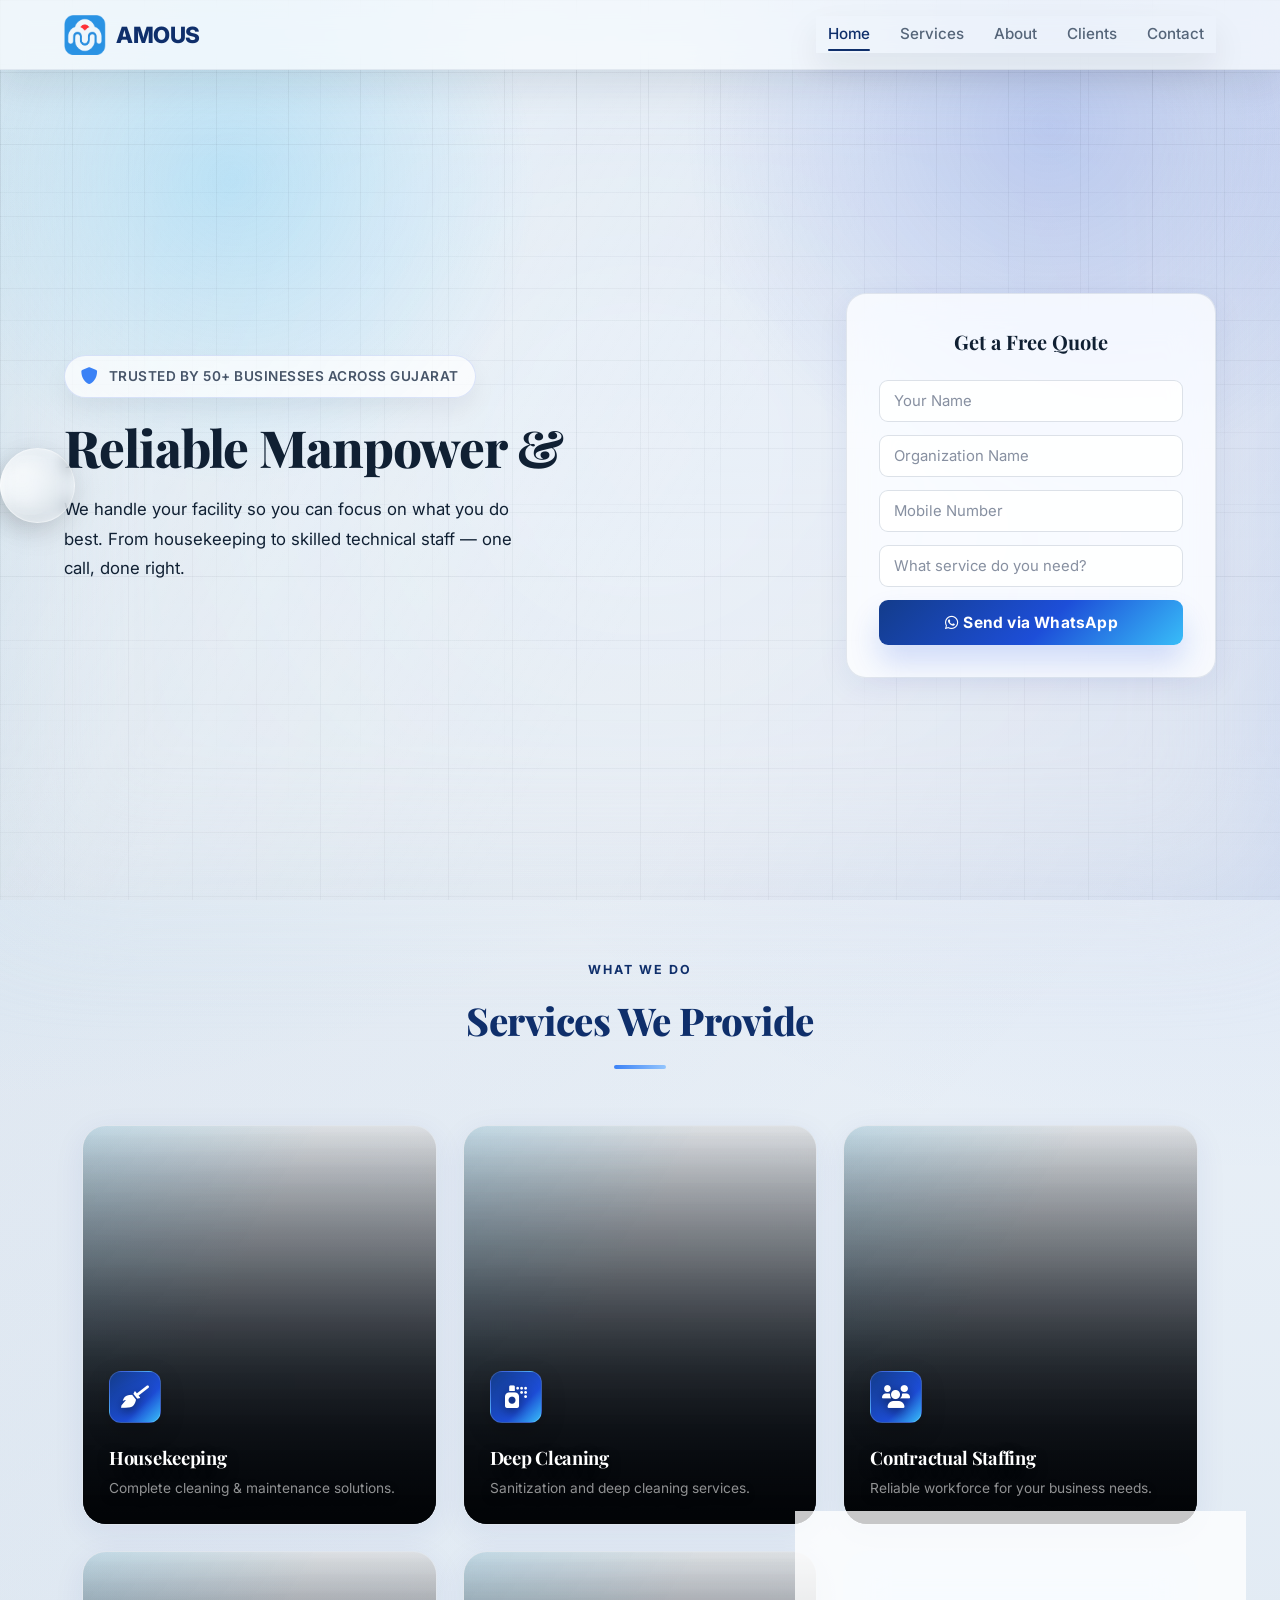
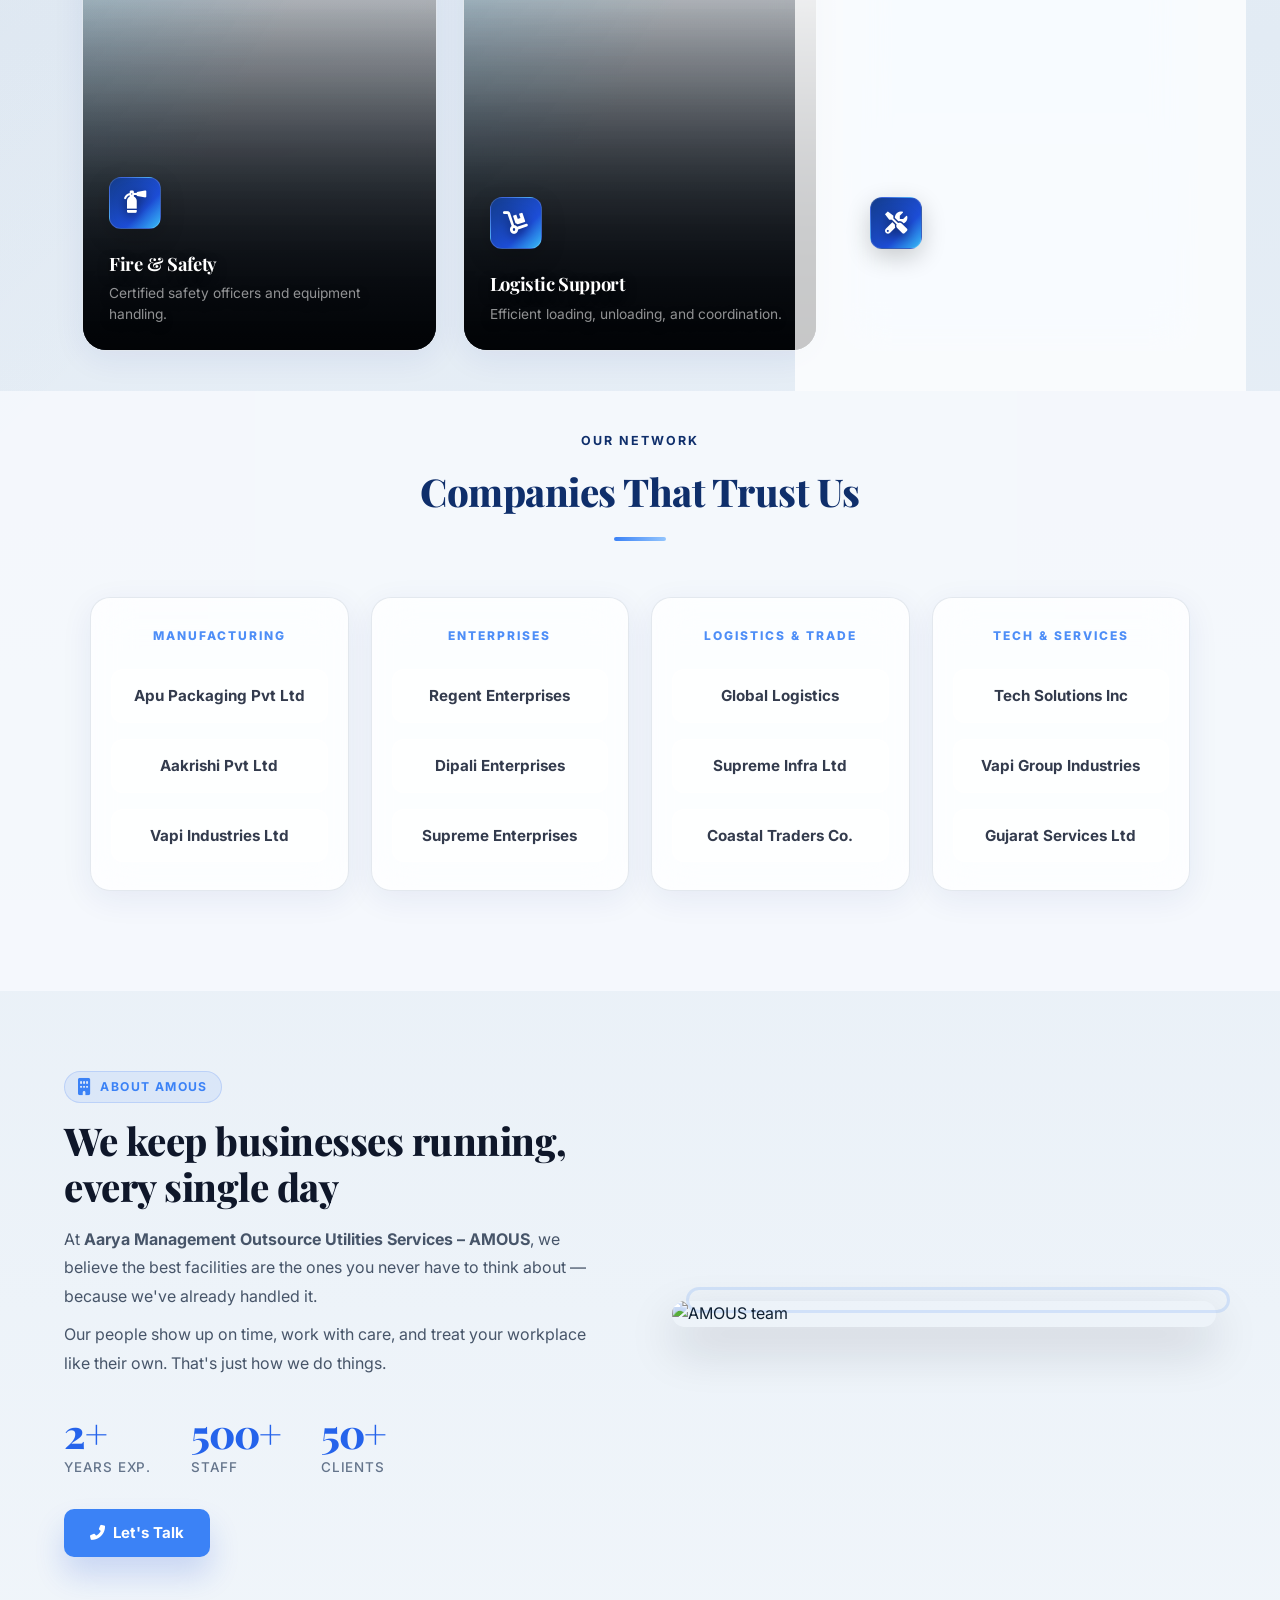
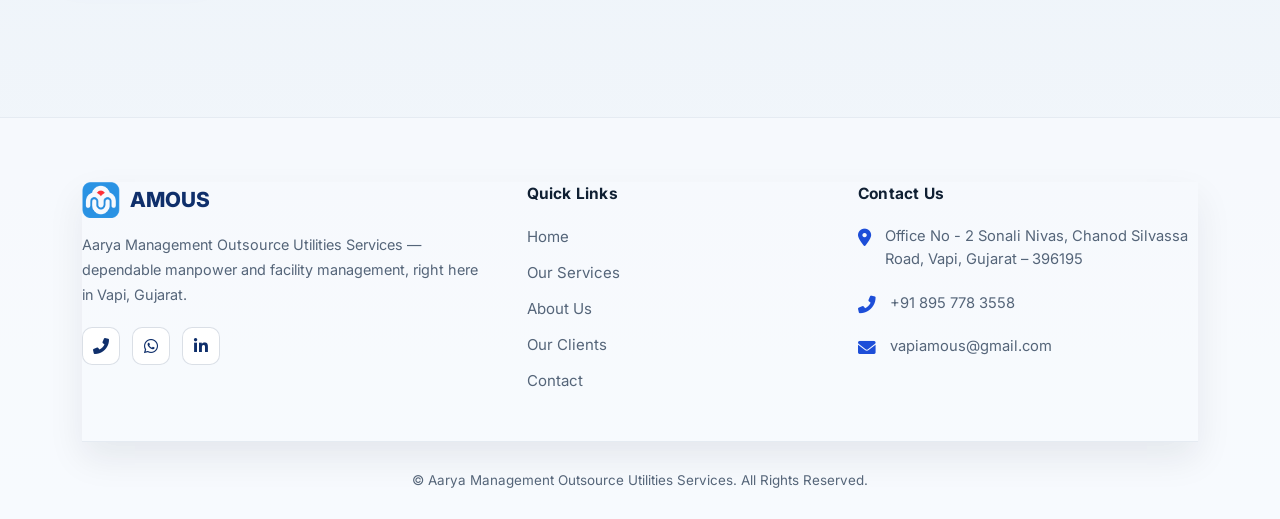
==== frontend/index.html @ ff57b249 "Add project files and ignore sensitive backend env/data/uploads" ====
<!DOCTYPE html>
<html lang="en">

<head>
  <meta charset="UTF-8">
  <title>AMOUS – Best Manpower Supply in Vapi, Gujarat</title>
  <meta name="description"
    content="AMOUS provides professional manpower outsourcing, housekeeping, deep cleaning, facility management and staffing services in Vapi, Gujarat. Trusted for the best manpower supply in Vapi. Call now for a free quotation.">
  <meta name="keywords"
    content="best manpower supply in Vapi, manpower supplier in Vapi, manpower services Vapi, housekeeping services Vapi, facility management Gujarat, staffing services Vapi, cleaning services Vapi, Vabion manpower services, manpower supplier Vabion">
  <meta name="author" content="Aarya Management Outsource Utilities Services">
  <meta name="robots" content="index, follow">
  <meta name="viewport" content="width=device-width, initial-scale=1.0">
  <link rel="canonical" href="https://www.amous.in/">
  <meta property="og:title" content="AMOUS – Best Manpower Supply in Vapi">
  <meta property="og:description"
    content="Professional housekeeping, manpower outsourcing and facility services in Vapi, Gujarat. Trusted for reliable manpower supply.">
  <meta property="og:type" content="website">
  <meta property="og:url" content="https://www.amous.in/">
  <meta property="og:image" content="https://www.amous.in/main/logo.png">
  <meta name="twitter:card" content="summary_large_image">
  <meta name="twitter:title" content="AMOUS – Best Manpower Supply in Vapi">
  <meta name="twitter:description" content="Reliable manpower supply and facility management services in Vapi, Gujarat.">
  <meta name="twitter:image" content="https://www.amous.in/main/logo.png">
  <link rel="icon" href="/favicon.ico" type="image/x-icon">

  <link rel="preconnect" href="https://fonts.googleapis.com">
  <link rel="preconnect" href="https://fonts.gstatic.com" crossorigin>
  <link href="https://fonts.googleapis.com/css2?family=Inter:wght@300;400;500;600;700;800&display=swap"
    rel="stylesheet">
  <link rel="stylesheet" href="https://cdnjs.cloudflare.com/ajax/libs/font-awesome/6.0.0/css/all.min.css">
  <link rel="stylesheet" href="https://cdnjs.cloudflare.com/ajax/libs/aos/2.3.4/aos.css">
  <!-- Shared Stylesheet -->
  <link rel="stylesheet" href="style.css?v=3">

  <style>
    /* bg canvas */
    #hero-canvas {
      position: fixed;
      top: 0;
      left: 0;
      width: 100vw;
      height: 100vh;
      pointer-events: none;
      z-index: -1;
      /* behind everything */
      filter: blur(60px);
      opacity: 0.6;
    }

    /* Full-page dot grid overlay — subtle texture on all sections */
    body::before {
      content: '';
      position: fixed;
      inset: 0;
      background-image: radial-gradient(circle, rgba(0, 0, 0, 0.03) 1px, transparent 1px);
      background-size: 32px 32px;
      pointer-events: none;
      z-index: 0;
    }

    /* hero */
    .hero {
      position: relative;
      min-height: 100vh;
      display: flex;
      align-items: center;
      padding-top: 70px;
      overflow: hidden;
      /* Transparent — canvas shows through */
      background: transparent;
    }

    /* Subtle dot grid overlay */
    .hero-grid-overlay {
      position: absolute;
      inset: 0;
      background-image: radial-gradient(circle, rgba(0, 0, 0, 0.04) 1px, transparent 1px);
      background-size: 32px 32px;
      pointer-events: none;
      z-index: 1;
    }

    /* button ripple */
    /* Applied automatically to .hero-btn, .cta-btn, .footer-socials a, nav links */
    .liq-btn {
      position: relative;
      overflow: hidden;
    }

    .liq-ripple {
      position: absolute;
      border-radius: 50%;
      transform: scale(0);
      background: radial-gradient(circle,
          rgba(255, 255, 255, 0.42) 0%,
          rgba(255, 255, 255, 0.1) 55%,
          transparent 75%);
      pointer-events: none;
      animation: liq-expand 0.7s cubic-bezier(0.2, 0.8, 0.4, 1) forwards;
    }

    @keyframes liq-expand {
      0% {
        transform: scale(0);
        opacity: 1;
      }

      60% {
        opacity: 0.7;
      }

      100% {
        transform: scale(5);
        opacity: 0;
      }
    }

    /* Extra: button itself squishes on click */
    .liq-btn:active {
      transform: scale(0.97);
      transition: transform 0.08s ease;
    }

    /* no custom cursor */

    /* floating liquid glass bubbles */
    .physics-orb {
      position: absolute;
      border-radius: 50%;
      pointer-events: none;
      z-index: 3;
      will-change: left, top;
      user-select: none;
      background: radial-gradient(circle at 30% 30%, rgba(255, 255, 255, 0.4), rgba(255, 255, 255, 0.02));
      backdrop-filter: blur(8px);
      -webkit-backdrop-filter: blur(8px);
      border: 1px solid rgba(255, 255, 255, 0.5);
      box-shadow: inset 0 0 10px rgba(255, 255, 255, 0.4), 0 8px 32px rgba(0, 0, 0, 0.1);
    }

    /* hero content */
    .hero-container {
      position: relative;
      z-index: 2;
      width: 90%;
      max-width: 1200px;
      margin: 0 auto;
      display: flex;
      justify-content: space-between;
      align-items: center;
      flex-wrap: wrap;
      gap: 2rem;
      padding: 40px 0;
    }

    .hero-text {
      flex: 1;
      min-width: 300px;
      color: #0f172a;
    }

    .hero-badge {
      display: inline-flex;
      align-items: center;
      gap: 10px;
      color: #475569;
      font-size: 0.85rem;
      font-weight: 600;
      margin-bottom: 20px;
      letter-spacing: 0.5px;
      text-transform: uppercase;
    }



    .hero-text h1 {
      font-size: clamp(2rem, 4vw, 3.2rem);
      font-weight: 800;
      line-height: 1.15;
      letter-spacing: -1px;
      margin-bottom: 18px;
      color: #0f172a;
    }

    .hero-text p {
      font-size: 1.05rem;
      color: #475569;
      margin-bottom: 32px;
      max-width: 480px;
      line-height: 1.75;
    }

    .txt-type>.txt {
      color: #2563eb;
      border-right: .18rem solid #2563eb;
      padding-right: 4px;
      animation: blink .7s step-end infinite;
    }

    @keyframes blink {

      0%,
      100% {
        border-color: transparent
      }

      50% {
        border-color: #2563eb
      }
    }

    .hero-form-wrapper {
      flex: 0 0 370px;
      background: rgba(255, 255, 255, 0.45);
      backdrop-filter: blur(16px);
      -webkit-backdrop-filter: blur(16px);
      padding: 32px;
      border-radius: 20px;
      box-shadow: 0 32px 64px rgba(0, 0, 0, 0.08), 0 0 0 1.5px rgba(255, 255, 255, 0.6) inset;
      opacity: 0;
      transform: translateY(24px);
      animation: formRise 1s ease-out forwards 0.5s;
    }

    @keyframes formRise {
      to {
        opacity: 1;
        transform: translateY(0);
      }
    }

    .hero-form-wrapper h3 {
      text-align: center;
      margin-bottom: 22px;
      color: #0f172a;
      font-size: 1.25rem;
      font-weight: 700;
    }

    .input-group {
      margin-bottom: 13px;
    }

    .input-group input {
      width: 100%;
      padding: 11px 14px;
      border: 1.5px solid rgba(255, 255, 255, 0.8);
      border-radius: 9px;
      background: rgba(255, 255, 255, 0.65);
      color: #0f172a;
      font-family: 'Inter', sans-serif;
      font-size: .93rem;
      outline: none;
      transition: border-color .25s, box-shadow .25s, background .25s;
    }

    .input-group input:focus {
      border-color: #3b82f6;
      box-shadow: 0 0 0 3px rgba(59, 130, 246, 0.15);
      background: rgba(255, 255, 255, 0.95);
    }

    .input-group input::placeholder {
      color: hsl(220, 12%, 58%);
    }

    .hero-btn {
      width: 100%;
      padding: 13px;
      background: #3b82f6;
      color: white;
      border: none;
      border-radius: 9px;
      font-weight: 700;
      font-size: .97rem;
      font-family: 'Inter', sans-serif;
      cursor: pointer;
      display: flex;
      justify-content: center;
      align-items: center;
      gap: 8px;
      transition: background .25s, transform .2s, box-shadow .25s;
    }

    .hero-btn:hover {
      background: #2563eb;
      transform: translateY(-2px);
      box-shadow: 0 8px 24px hsla(221, 91%, 50%, .4);
    }

    /* services */
    #services {
      padding: 60px 20px 40px;
      /* Adjusted padding */
      position: relative;
      background: transparent;
      z-index: 2;
    }

    .services-head {
      margin-bottom: 56px;
    }

    .section-divider {
      width: 52px;
      height: 4px;
      background: linear-gradient(90deg, #3b82f6, #93c5fd);
      border-radius: 99px;
      margin: 10px auto 0;
    }

    .grid {
      display: grid;
      grid-template-columns: repeat(3, 1fr);
      gap: 26px;
      width: 90%;
      max-width: 1200px;
      margin: 0 auto;
    }

    .service-card {
      background: #fff;
      border-radius: 16px;
      box-shadow: 0 2px 8px hsla(222, 47%, 11%, .07);
      height: 400px;
      position: relative;
      overflow: hidden;
      cursor: pointer;
      border: 1px solid hsla(222, 20%, 90%, .8);
      transition: transform .3s cubic-bezier(.4, 0, .2, 1), box-shadow .3s ease;
    }

    .service-card:hover {
      transform: translateY(-8px);
      box-shadow: 0 20px 48px hsla(222, 47%, 11%, .18);
    }

    .card-bg {
      position: absolute;
      inset: 0;
      background-size: cover;
      background-position: center;
      transition: transform .6s cubic-bezier(.4, 0, .2, 1);
      z-index: 0;
    }

    .service-card:hover .card-bg {
      transform: scale(1.06);
    }

    .card-face {
      position: absolute;
      inset: 0;
      display: flex;
      flex-direction: column;
      justify-content: flex-end;
      align-items: flex-start;
      text-align: left;
      padding: 26px;
      color: white;
      z-index: 2;
    }

    .card-face::after {
      content: '';
      position: absolute;
      inset: 0;
      z-index: -1;
      background: linear-gradient(to top, rgba(0, 0, 0, .82) 0%, rgba(0, 0, 0, .35) 50%, rgba(0, 0, 0, .04) 100%);
    }

    .icon-ring {
      width: 46px;
      height: 46px;
      border-radius: 12px;
      background: hsla(0, 0%, 100%, .16);
      border: 1px solid hsla(0, 0%, 100%, .28);
      display: flex;
      align-items: center;
      justify-content: center;
      margin-bottom: 10px;
      font-size: 1.2rem;
      backdrop-filter: blur(4px);
      transition: background .25s, transform .25s;
    }

    .service-card:hover .icon-ring {
      background: #3b82f6;
      transform: scale(1.1);
    }

    .card-face h3 {
      font-size: 1.15rem;
      font-weight: 700;
      margin: 0 0 5px;
    }

    .card-face p {
      font-size: .86rem;
      opacity: .8;
      margin: 0;
    }

    .card-details {
      position: absolute;
      bottom: -100%;
      left: 0;
      width: 100%;
      height: 50%;
      background: #fff;
      z-index: 5;
      padding: 22px 26px;
      display: flex;
      flex-direction: column;
      justify-content: center;
      transition: bottom .42s cubic-bezier(.4, 0, .2, 1);
      border-top: 3px solid #3b82f6;
    }

    .service-card:hover .card-details {
      bottom: 0;
    }

    .card-details h4 {
      font-size: .72rem;
      text-transform: uppercase;
      letter-spacing: 1.5px;
      font-weight: 700;
      color: #3b82f6;
      margin: 0 0 10px;
    }

    .card-details li {
      padding: 5px 0;
      font-size: .88rem;
      color: hsl(222, 20%, 30%);
      display: flex;
      align-items: center;
      gap: 9px;
      border-bottom: 1px solid rgba(0, 0, 0, 0.06);
    }

    .card-details li:last-child {
      border-bottom: none;
    }

    .card-details li::before {
      content: "\f058";
      font-family: "Font Awesome 5 Free";
      font-weight: 900;
      color: #3b82f6;
      font-size: .83rem;
      flex-shrink: 0;
    }

    /* clients grid */
    #clients {
      padding: 40px 20px 100px;
      /* Reduced top padding for tighter flow */
      position: relative;
      background: transparent;
      z-index: 2;
    }

    .clients-head {
      margin-bottom: 56px;
    }

    .clients-cols-grid {
      display: grid;
      grid-template-columns: repeat(4, 1fr);
      gap: 22px;
      max-width: 1100px;
      margin: 0 auto;
    }

    .client-col {
      background: rgba(255, 255, 255, 0.4);
      backdrop-filter: blur(16px);
      -webkit-backdrop-filter: blur(16px);
      border-radius: 20px;
      border: 1px solid rgba(255, 255, 255, 0.6);
      padding: 28px 20px;
      display: flex;
      flex-direction: column;
      gap: 16px;
      box-shadow: 0 16px 32px -10px rgba(0, 0, 0, 0.05);
      transition: all 0.4s cubic-bezier(0.4, 0, 0.2, 1);
    }

    .client-col:hover {
      box-shadow: 0 24px 48px -12px rgba(59, 130, 246, 0.15);
      transform: translateY(-6px);
      background: rgba(255, 255, 255, 0.55);
      border-color: #ffffff;
    }

    .client-col-label {
      font-size: .75rem;
      font-weight: 800;
      letter-spacing: 2px;
      text-transform: uppercase;
      color: #3b82f6;
      margin-bottom: 8px;
      text-align: center;
      opacity: 0.9;
    }

    .client-entry {
      display: flex;
      align-items: center;
      justify-content: center;
      gap: 12px;
      padding: 16px 14px;
      background: rgba(255, 255, 255, 0.6);
      border-radius: 12px;
      border: 1px solid rgba(255, 255, 255, 0.9);
      transition: all 0.3s ease;
      cursor: default;
    }

    .client-entry:hover {
      background: #ffffff;
      border-color: #93c5fd;
      transform: scale(1.03);
      box-shadow: 0 8px 20px hsla(221, 91%, 60%, .15);
    }

    .client-logo {
      width: 38px;
      height: 38px;
      border-radius: 10px;
      object-fit: cover;
      background: #e2e8f0;
      box-shadow: 0 6px 14px rgba(15, 23, 42, .08);
      flex: 0 0 auto;
    }

    .client-entry-name {
      font-size: .95rem;
      font-family: 'Inter', sans-serif;
      font-weight: 700;
      color: hsl(222, 20%, 25%);
      text-align: center;
      line-height: 1.3;
    }

    @media (max-width:900px) {
      .clients-cols-grid {
        grid-template-columns: repeat(2, 1fr);
      }
    }

    @media (max-width:520px) {
      .clients-cols-grid {
        grid-template-columns: 1fr;
      }
    }

    /* about */
    .about-section {
      padding: 80px 0 120px;
      position: relative;
      background: transparent;
      z-index: 2;
    }

    .about-container {
      width: 90%;
      max-width: 1200px;
      margin: auto;
      display: flex;
      gap: 64px;
      align-items: center;
    }

    .about-text {
      flex: 1;
    }

    .about-pill {
      display: inline-flex;
      align-items: center;
      gap: 8px;
      background: hsla(221, 91%, 60%, .09);
      border: 1px solid hsla(221, 91%, 60%, .2);
      color: #3b82f6;
      font-size: .76rem;
      font-weight: 700;
      letter-spacing: 1.4px;
      text-transform: uppercase;
      padding: 5px 13px;
      border-radius: 99px;
      margin-bottom: 14px;
    }

    .about-text h2 {
      font-size: clamp(1.8rem, 3vw, 2.5rem);
      font-weight: 800;
      line-height: 1.2;
      letter-spacing: -.5px;
      color: #0f172a;
      margin-bottom: 16px;
    }

    .about-text p {
      color: #475569;
      font-size: 1rem;
      line-height: 1.78;
      margin-bottom: 10px;
    }

    .stats-grid {
      display: flex;
      gap: 40px;
      margin-top: 36px;
      flex-wrap: wrap;
    }

    .stat-item h3 {
      font-size: 2.5rem;
      font-weight: 800;
      color: #2563eb;
      line-height: 1;
      letter-spacing: -1px;
      margin: 0;
    }

    .stat-item span {
      font-size: .84rem;
      color: #64748b;
      font-weight: 500;
      text-transform: uppercase;
      letter-spacing: .8px;
    }

    .cta-btn {
      display: inline-flex;
      align-items: center;
      gap: 8px;
      margin-top: 30px;
      padding: 12px 26px;
      background: #3b82f6;
      color: white;
      border-radius: 10px;
      font-weight: 700;
      font-size: .94rem;
      font-family: 'Inter', sans-serif;
      transition: background .25s, transform .2s, box-shadow .25s;
      text-decoration: none;
    }

    .cta-btn:hover {
      background: #2563eb;
      transform: translateY(-2px);
      box-shadow: 0 8px 24px hsla(221, 91%, 50%, .35);
    }

    .about-image-card {
      flex: 1;
      position: relative;
    }

    .about-image-card::before {
      content: '';
      position: absolute;
      top: -14px;
      right: -14px;
      width: 100%;
      height: 100%;
      border: 3px solid #3b82f6;
      border-radius: 16px;
      opacity: .15;
      z-index: 0;
    }

    .about-image-card img {
      width: 100%;
      border-radius: 16px;
      box-shadow: 0 20px 48px hsla(222, 47%, 11%, .18);
      position: relative;
      z-index: 1;
      transition: transform .3s ease;
    }

    .about-image-card img:hover {
      transform: scale(1.015);
    }

    /* ── RESPONSIVE ────────────────────────────────── */
    @media (max-width:1024px) {
      .grid {
        grid-template-columns: repeat(2, 1fr);
      }

      .footer-inner {
        grid-template-columns: 1fr 1fr;
      }
    }

    @media (max-width:768px) {
      .hero {
        cursor: auto;
      }

      .cursor-ring,
      .cursor-dot {
        display: none !important;
      }

      .hero-container {
        flex-direction: column;
        text-align: center;
        padding: 30px 0 50px;
      }

      .hero-text p {
        max-width: 100%;
      }

      .hero-form-wrapper {
        width: 100%;
        flex: 0 0 auto;
      }

      .hero-badge {
        justify-content: center;
      }

      .about-container {
        flex-direction: column;
        gap: 40px;
      }

      .about-image-card::before {
        display: none;
      }

      .stats-grid {
        justify-content: center;
        gap: 24px;
      }

      .grid {
        grid-template-columns: 1fr;
        width: 90%;
      }

      .footer-inner {
        grid-template-columns: 1fr;
        gap: 32px;
      }
    }

    @media (max-width:480px) {
      .hero-text h1 {
        font-size: 1.8rem;
      }

      .service-card {
        height: 360px;
      }
    }
  </style>
  <style>
    :root {
      --bg: #eef3f8;
      --surface: rgba(255, 255, 255, 0.86);
      --surface-2: #dbe5f0;
      --white: #ffffff;
      --text: #102033;
      --text-muted: #556579;
      --blue: #1d4ed8;
      --blue-light: #38bdf8;
      --blue-dark: #0f2f6b;
      --border: rgba(148, 163, 184, 0.22);
      --radius: 22px;
      --radius-sm: 12px;
      --shadow-sm: 0 16px 34px rgba(15, 23, 42, 0.08);
      --shadow-md: 0 24px 48px rgba(15, 23, 42, 0.12);
      --shadow-lg: 0 36px 72px rgba(15, 23, 42, 0.16);
      --transition: 0.28s ease;
    }

    body {
      background:
        radial-gradient(circle at top left, rgba(56, 189, 248, 0.22), transparent 28%),
        radial-gradient(circle at top right, rgba(29, 78, 216, 0.18), transparent 30%),
        linear-gradient(135deg, rgba(15, 47, 107, 0.07) 0%, transparent 42%),
        linear-gradient(180deg, #f2f6fb 0%, #e2ebf4 44%, #f4f8fc 100%);
      color: var(--text);
    }

    body::before {
      background-image:
        linear-gradient(rgba(15, 23, 42, 0.075) 1px, transparent 1px),
        linear-gradient(90deg, rgba(15, 23, 42, 0.075) 1px, transparent 1px);
      background-size: 64px 64px;
      opacity: 0.5;
    }

    #hero-canvas {
      filter: blur(64px);
      opacity: 0.65;
    }

    .hero-grid-overlay {
      background-image:
        linear-gradient(rgba(15, 23, 42, 0.07) 1px, transparent 1px),
        linear-gradient(90deg, rgba(15, 23, 42, 0.07) 1px, transparent 1px);
      background-size: 72px 72px;
      mask-image: linear-gradient(180deg, rgba(0, 0, 0, 0.85), transparent 92%);
    }

    .hero::before {
      content: '';
      position: absolute;
      inset: 0;
      background:
        radial-gradient(circle at 18% 20%, rgba(56, 189, 248, 0.24), transparent 24%),
        radial-gradient(circle at 82% 14%, rgba(29, 78, 216, 0.2), transparent 28%),
        linear-gradient(120deg, rgba(255, 255, 255, 0.28) 0%, transparent 55%);
      pointer-events: none;
      z-index: 0;
    }

    .hero-text,
    .hero-text h1,
    .hero-text p,
    .hero-form-wrapper h3 {
      color: var(--text);
    }

    .hero-badge {
      background: rgba(255, 255, 255, 0.72);
      border: 1px solid rgba(29, 78, 216, 0.14);
      border-radius: 999px;
      padding: 10px 16px;
      box-shadow: 0 12px 24px rgba(15, 23, 42, 0.06);
    }

    .hero-form-wrapper {
      position: relative;
      background: linear-gradient(180deg, rgba(255, 255, 255, 0.94) 0%, rgba(245, 249, 253, 0.84) 100%);
      border: 1px solid rgba(148, 163, 184, 0.2);
      box-shadow: 0 30px 60px rgba(15, 23, 42, 0.12);
    }

    .hero-form-wrapper::before {
      content: '';
      position: absolute;
      inset: 0;
      border-radius: inherit;
      background: linear-gradient(120deg, transparent 0%, rgba(56, 189, 248, 0.08) 50%, transparent 100%);
      pointer-events: none;
    }

    .input-group input {
      background: rgba(255, 255, 255, 0.88);
      border-color: rgba(148, 163, 184, 0.32);
    }

    .hero-btn {
      background: linear-gradient(135deg, #133c8b 0%, #1d4ed8 55%, #38bdf8 100%);
      box-shadow: 0 18px 30px rgba(29, 78, 216, 0.18);
    }

    .hero-btn:hover {
      background: linear-gradient(135deg, #0f2f6b 0%, #1d4ed8 62%, #67e8f9 100%);
    }

    .service-card {
      border-radius: 24px;
      border: 1px solid rgba(15, 47, 107, 0.08);
      box-shadow: 0 18px 40px rgba(15, 23, 42, 0.12);
    }

    .service-card::after {
      background:
        linear-gradient(180deg, transparent 0%, rgba(7, 17, 31, 0.18) 34%, rgba(7, 17, 31, 0.92) 100%),
        linear-gradient(120deg, rgba(56, 189, 248, 0.16), transparent 42%);
    }

    .card-details {
      background: linear-gradient(180deg, rgba(250, 252, 255, 0.98) 0%, rgba(237, 243, 248, 0.96) 100%);
      border-top: 1px solid rgba(148, 163, 184, 0.2);
    }

    #clients,
    footer {
      background: rgba(248, 251, 254, 0.8);
    }

    @media (max-width: 1024px) {
      .hamburger {
        display: inline-flex !important;
        align-items: center;
        justify-content: center;
        width: 42px;
        height: 42px;
        color: var(--blue-dark);
        flex: 0 0 auto;
      }

      #nav-menu {
        position: absolute;
        top: 70px;
        left: 0;
        right: 0;
        width: 100%;
        background: rgba(255, 255, 255, 0.97);
        backdrop-filter: blur(12px);
        -webkit-backdrop-filter: blur(12px);
        flex-direction: column;
        align-items: center;
        padding: 22px 0;
        gap: 4px;
        box-shadow: var(--shadow-md);
        transform: translateY(-12px);
        opacity: 0;
        visibility: hidden;
        pointer-events: none;
        transition: opacity .25s ease, transform .25s ease, visibility .25s ease;
      }

      #nav-menu.active {
        transform: translateY(0);
        opacity: 1;
        visibility: visible;
        pointer-events: auto;
      }

      .nav-link {
        width: min(88%, 420px);
        text-align: center;
        padding: 11px 16px;
      }

      .hero-badge {
        display: flex;
        width: 100%;
        white-space: normal;
        overflow-wrap: anywhere;
        justify-content: center;
        line-height: 1.35;
        letter-spacing: .08em;
      }
    }

    @media (max-width: 768px) {
      body,
      html {
        width: 100%;
        overflow-x: hidden;
      }

      .nav-container {
        width: min(92%, 100% - 24px);
      }

      .hero {
        min-height: auto;
        overflow: visible;
        padding-top: 88px;
      }

      .hero-container {
        width: min(92%, 100% - 24px);
        gap: 26px;
        padding: 22px 0 44px;
      }

      .hero-text {
        min-width: 0;
        width: 100%;
      }

      .hero-text p {
        font-size: 1rem;
        line-height: 1.65;
      }

      .hero-form-wrapper {
        width: 100%;
        max-width: 430px;
        padding: 26px 20px;
        animation-delay: .25s;
      }

      .physics-orb {
        display: none;
      }

      .service-card {
        width: 100%;
        max-width: 430px;
        margin: 0 auto;
        height: auto;
        min-height: 0;
        cursor: default;
      }

      .card-bg {
        inset: 0 0 auto;
        height: 250px;
      }

      .card-face {
        position: relative;
        inset: auto;
        width: 100%;
        min-height: 250px;
        justify-content: flex-end;
      }

      .card-details {
        position: relative;
        bottom: 0;
        left: auto;
        height: auto;
        min-height: 170px;
        width: 100%;
        padding: 20px;
      }
    }

    @media (max-width: 480px) {
      .logo span {
        font-size: 1.25rem;
      }

      .hero-text h1 {
        font-size: 1.7rem;
        line-height: 1.22;
      }

      .hero-form-wrapper h3 {
        font-size: 1.12rem;
      }
    }
  </style>
</head>

<body>
  <!-- Scroll Progress Bar -->
  <div class="scroll-progress-container">
    <div class="scroll-progress-bar" id="scrollProgress"></div>
  </div>

  <!-- Full-page canvas background (fixed, behind everything) -->
  <canvas id="hero-canvas"></canvas>


  <!-- header -->
  <header id="header">
    <div class="nav-container">
      <a href="#" class="logo">
        <img src="main/logo.png" alt="AMOUS">
        <span>AMOUS</span>
      </a>
      <div class="hamburger" id="hamburger"><i class="fas fa-bars"></i></div>
      <nav id="nav-menu">
        <a href="#home" class="nav-link active-nav">Home</a>
        <a href="#services" class="nav-link">Services</a>
        <a href="about.html" class="nav-link">About</a>
        <a href="#clients" class="nav-link">Clients</a>
        <a href="#contact" class="nav-link">Contact</a>
      </nav>
    </div>
  </header>

  <!-- hero -->
  <section id="home" class="hero">

    <!-- Dot grid overlay -->
    <div class="hero-grid-overlay"></div>

    <!-- floating glass bubbles -->
    <div class="physics-orb" id="orb0" style="width: 60px; height: 60px;"></div>
    <div class="physics-orb" id="orb1" style="width: 45px; height: 45px;"></div>
    <div class="physics-orb" id="orb2" style="width: 75px; height: 75px;"></div>

    <div class="hero-container">
      <div class="hero-text">
        <div class="hero-badge" data-aos="fade-up" data-aos-duration="800">
          <i class="fas fa-shield-alt" style="color:#3b82f6; font-size:1.05rem;"></i>
          Trusted by 50+ businesses across Gujarat
        </div>
        <h1>Reliable Manpower &amp; <br>
          <span class="txt-type" data-wait="3000"
            data-words='["Facility Services", "Housekeeping Experts", "Staffing Solutions"]'></span>
        </h1>
        <p>We handle your facility so you can focus on what you do best. From housekeeping to skilled technical staff —
          one call, done right.</p>
      </div>

      <div class="hero-form-wrapper">
        <h3>Get a Free Quote</h3>
        <form id="heroQuoteForm">
          <div class="input-group"><input id="h-name" type="text" placeholder="Your Name" required></div>
          <div class="input-group"><input id="h-org" type="text" placeholder="Organization Name" required></div>
          <div class="input-group"><input id="h-mobile" type="tel" placeholder="Mobile Number" required></div>
          <div class="input-group"><input id="h-category" type="text" placeholder="What service do you need?"></div>
          <button type="submit" class="hero-btn magnetic"><span class="magnetic-inner"><i class="fab fa-whatsapp"></i> Send via WhatsApp</span></button>
        </form>
      </div>
    </div>
  </section>

  <!-- services -->
  <section id="services">
    <div class="services-head">
      <span class="section-label">What We Do</span>
      <h2 class="section-title">Services We Provide</h2>
      <div class="section-divider"></div>
    </div>

    <div class="grid">
      <div class="service-card" data-aos="fade-up" data-aos-delay="0">
        <div class="card-bg"
          style="background-image:url('https://plus.unsplash.com/premium_photo-1678718606857-d4820cecc9bf?w=700&auto=format&fit=crop&q=70')">
        </div>
        <div class="card-face">
          <div class="icon-ring"><i class="fas fa-broom"></i></div>
          <h3>Housekeeping</h3>
          <p>Complete cleaning &amp; maintenance solutions.</p>
        </div>
        <div class="card-details">
          <h4>Available Roles</h4>
          <ul>
            <li>Housekeeping Support</li>
            <li>Housekeeping Supervisor</li>
            <li>Gardner</li>
          </ul>
        </div>
      </div>
      <div class="service-card" data-aos="fade-up" data-aos-delay="80">
        <div class="card-bg"
          style="background-image:url('https://plus.unsplash.com/premium_photo-1676810460522-bc963e5554d8?w=700&auto=format&fit=crop&q=70')">
        </div>
        <div class="card-face">
          <div class="icon-ring"><i class="fas fa-spray-can"></i></div>
          <h3>Deep Cleaning</h3>
          <p>Sanitization and deep cleaning services.</p>
        </div>
        <div class="card-details">
          <h4>Available Roles</h4>
          <ul>
            <li>Deep Cleaning Specialist</li>
            <li>Sanitization Crew</li>
            <li>Hygiene Experts</li>
          </ul>
        </div>
      </div>
      <div class="service-card" data-aos="fade-up" data-aos-delay="160">
        <div class="card-bg"
          style="background-image:url('https://images.unsplash.com/photo-1641122669951-3e2aff778d3b?w=700&auto=format&fit=crop&q=70')">
        </div>
        <div class="card-face">
          <div class="icon-ring"><i class="fas fa-users"></i></div>
          <h3>Contractual Staffing</h3>
          <p>Reliable workforce for your business needs.</p>
        </div>
        <div class="card-details">
          <h4>Available Roles</h4>
          <ul>
            <li>Office Support</li>
            <li>Helpers</li>
            <li>Company Supervisor</li>
          </ul>
        </div>
      </div>
      <div class="service-card" data-aos="fade-up" data-aos-delay="0">
        <div class="card-bg"
          style="background-image:url('https://images.unsplash.com/photo-1697952433648-d1ad0e6cda00?w=700&auto=format&fit=crop&q=70')">
        </div>
        <div class="card-face">
          <div class="icon-ring"><i class="fas fa-fire-extinguisher"></i></div>
          <h3>Fire &amp; Safety</h3>
          <p>Certified safety officers and equipment handling.</p>
        </div>
        <div class="card-details">
          <h4>Available Roles</h4>
          <ul>
            <li>Safety Officers</li>
            <li>Equipment Handlers</li>
            <li>Safety Supervisors</li>
          </ul>
        </div>
      </div>
      <div class="service-card" data-aos="fade-up" data-aos-delay="80">
        <div class="card-bg"
          style="background-image:url('https://images.unsplash.com/photo-1586528116311-ad8dd3c8310d?q=80&w=700&auto=format&fit=crop')">
        </div>
        <div class="card-face">
          <div class="icon-ring"><i class="fas fa-dolly"></i></div>
          <h3>Logistic Support</h3>
          <p>Efficient loading, unloading, and coordination.</p>
        </div>
        <div class="card-details">
          <h4>Available Roles</h4>
          <ul>
            <li>Drivers</li>
            <li>Loading Staff</li>
            <li>Logistics Coordinator</li>
          </ul>
        </div>
      </div>
      <div class="service-card" data-aos="fade-up" data-aos-delay="160">
        <div class="card-bg"
          style="background-image:url('https://images.unsplash.com/photo-1621905251189-08b45d6a269e?q=80&w=700&auto=format&fit=crop')">
        </div>
        <div class="card-face">
          <div class="icon-ring"><i class="fas fa-tools"></i></div>
          <h3>Technical Staff</h3>
          <p>Electro-mechanical and skilled technicians.</p>
        </div>
        <div class="card-details">
          <h4>Available Roles</h4>
          <ul>
            <li>Skilled Manpower Support</li>
            <li>Operators</li>
            <li>Technicians</li>
          </ul>
        </div>
      </div>
    </div>
  </section>

  <!-- clients -->
  <section id="clients">
    <div class="clients-head">
      <span class="section-label">Our Network</span>
      <h2 class="section-title">Companies That Trust Us</h2>
      <div class="section-divider"></div>
    </div>

    <div class="clients-cols-grid" id="clientsGrid">
      <div class="client-col" data-aos="fade-up" data-aos-delay="0">
        <div class="client-col-label">Manufacturing</div>
        <div class="client-entry">
          <span class="client-entry-name">Apu Packaging Pvt Ltd</span>
        </div>
        <div class="client-entry">
          <span class="client-entry-name">Aakrishi Pvt Ltd</span>
        </div>
        <div class="client-entry">
          <span class="client-entry-name">Vapi Industries Ltd</span>
        </div>
      </div>
      <div class="client-col" data-aos="fade-up" data-aos-delay="80">
        <div class="client-col-label">Enterprises</div>
        <div class="client-entry">
          <span class="client-entry-name">Regent Enterprises</span>
        </div>
        <div class="client-entry">
          <span class="client-entry-name">Dipali Enterprises</span>
        </div>
        <div class="client-entry">
          <span class="client-entry-name">Supreme Enterprises</span>
        </div>
      </div>
      <div class="client-col" data-aos="fade-up" data-aos-delay="160">
        <div class="client-col-label">Logistics &amp; Trade</div>
        <div class="client-entry">
          <span class="client-entry-name">Global Logistics</span>
        </div>
        <div class="client-entry">
          <span class="client-entry-name">Supreme Infra Ltd</span>
        </div>
        <div class="client-entry">
          <span class="client-entry-name">Coastal Traders Co.</span>
        </div>
      </div>
      <div class="client-col" data-aos="fade-up" data-aos-delay="240">
        <div class="client-col-label">Tech &amp; Services</div>
        <div class="client-entry">
          <span class="client-entry-name">Tech Solutions Inc</span>
        </div>
        <div class="client-entry">
          <span class="client-entry-name">Vapi Group Industries</span>
        </div>
        <div class="client-entry">
          <span class="client-entry-name">Gujarat Services Ltd</span>
        </div>
      </div>
    </div>
  </section>

  <!-- about -->
  <section id="about" class="about-section">
    <div class="about-container">
      <div class="about-text" data-aos="fade-right">
        <span class="about-pill"><i class="fas fa-building"></i> About AMOUS</span>
        <h2>We keep businesses running, every single day</h2>
        <p>At <strong>Aarya Management Outsource Utilities Services – AMOUS</strong>, we believe the best facilities are
          the ones you never have to think about — because we've already handled it.</p>
        <p>Our people show up on time, work with care, and treat your workplace like their own. That's just how we do
          things.</p>
        <div class="stats-grid">
          <div class="stat-item">
            <h3>2+</h3><span>Years Exp.</span>
          </div>
          <div class="stat-item">
            <h3>500+</h3><span>Staff</span>
          </div>
          <div class="stat-item">
            <h3>50+</h3><span>Clients</span>
          </div>
        </div>
        <a href="#contact" class="cta-btn"><i class="fas fa-phone-alt"></i> Let's Talk</a>
      </div>
      <div class="about-image-card" data-aos="fade-left">
        <img src="https://images.unsplash.com/photo-1521737604893-d14cc237f11d?q=80&w=800&auto=format&fit=crop"
          alt="AMOUS team">
      </div>
    </div>
  </section>

  <!-- footer -->
  <footer id="contact">
    <div class="footer-inner">
      <div class="footer-col">
        <div class="footer-logo-row">
          <img src="main/logo.png" alt="AMOUS logo">
          <span>AMOUS</span>
        </div>
        <p>Aarya Management Outsource Utilities Services — dependable manpower and facility management, right here in
          Vapi, Gujarat.</p>
        <div class="footer-socials">
          <a href="tel:+918957783558" title="Call Us"><i class="fas fa-phone-alt"></i></a>
          <a href="https://wa.me/918957783558" target="_blank" rel="noopener" title="WhatsApp"><i
              class="fab fa-whatsapp"></i></a>
          <a href="https://www.linkedin.com/company/aarya-management-outsource-utilities-services-amous/"
            target="_blank" rel="noopener" title="LinkedIn"><i class="fab fa-linkedin-in"></i></a>
        </div>
      </div>
      <div class="footer-col">
        <h4>Quick Links</h4>
        <div class="footer-links">
          <a href="#home">Home</a>
          <a href="#services">Our Services</a>
          <a href="about.html">About Us</a>
          <a href="#clients">Our Clients</a>
          <a href="#contact">Contact</a>
        </div>
      </div>
      <div class="footer-col">
        <h4>Contact Us</h4>
        <div class="footer-contact-row"><i class="fas fa-map-marker-alt"></i><span>Office No - 2 Sonali Nivas, Chanod
            Silvassa Road, Vapi, Gujarat – 396195</span></div>
        <div class="footer-contact-row"><i class="fas fa-phone-alt"></i><span>+91 895 778 3558</span></div>
        <div class="footer-contact-row"><i class="fas fa-envelope"></i><span>vapiamous@gmail.com</span></div>
      </div>
    </div>
    <div class="footer-bottom">
      <p>© <span id="year"></span> Aarya Management Outsource Utilities Services. All Rights Reserved.</p>
    </div>
  </footer>

  <script src="https://cdnjs.cloudflare.com/ajax/libs/aos/2.3.4/aos.js"></script>
  <script>
    /* init */
    AOS.init({ duration: 750, once: true, offset: 80, easing: 'ease-out-quad' });

    const hamburger = document.getElementById('hamburger');
    const navMenu = document.getElementById('nav-menu');
    hamburger.setAttribute('aria-label', 'Open navigation menu');
    hamburger.setAttribute('aria-expanded', 'false');
    hamburger.addEventListener('click', () => {
      const isOpen = navMenu.classList.toggle('active');
      hamburger.setAttribute('aria-expanded', String(isOpen));
    });

    navMenu.querySelectorAll('a').forEach(link => {
      link.addEventListener('click', () => {
        navMenu.classList.remove('active');
        hamburger.setAttribute('aria-expanded', 'false');
      });
    });

    document.getElementById('heroQuoteForm').addEventListener('submit', (e) => {
      e.preventDefault();
      const n = document.getElementById('h-name').value;
      const o = document.getElementById('h-org').value;
      const m = document.getElementById('h-mobile').value;
      const s = document.getElementById('h-category').value;
      window.open(`https://wa.me/918957783558?text=Name:${n}%0AOrg:${o}%0AMobile:${m}%0AService:${s}`, '_blank');
    });

    document.getElementById('year').textContent = new Date().getFullYear();

    const BACKEND_URL = 'https://amous-back.onrender.com';

    async function loadClientsFromBackend() {
      const grid = document.getElementById('clientsGrid');
      if (!grid) return;

      try {
        const response = await fetch(`${BACKEND_URL}/api/clients`, { headers: { 'Accept': 'application/json' } });
        if (!response.ok) return;
        const groups = await response.json();
        if (!Array.isArray(groups) || groups.length === 0) return;

        grid.innerHTML = groups.map((group, groupIndex) => `
          <div class="client-col" data-aos="fade-up" data-aos-delay="${groupIndex * 80}">
            <div class="client-col-label">${escapeHtml(group.category)}</div>
            ${(group.clients || []).map(client => `
              <div class="client-entry">
                ${client.image_url ? `<img class="client-logo" src="${escapeAttribute(client.image_url)}" alt="${escapeAttribute(client.name)} logo">` : ''}
                <span class="client-entry-name">${escapeHtml(client.name)}</span>
              </div>
            `).join('')}
          </div>
        `).join('');
        if (window.AOS) AOS.refresh();
      } catch (error) {
        console.warn('Client list is using the static fallback.', error);
      }
    }

    function escapeHtml(value) {
      return String(value ?? '').replace(/[&<>"']/g, char => ({
        '&': '&amp;',
        '<': '&lt;',
        '>': '&gt;',
        '"': '&quot;',
        "'": '&#39;'
      }[char]));
    }

    function escapeAttribute(value) {
      return escapeHtml(value).replace(/`/g, '&#96;');
    }

    loadClientsFromBackend();

    window.addEventListener('scroll', () => {
      let current = '';
      document.querySelectorAll('section, footer').forEach(section => {
        if (pageYOffset >= section.offsetTop - section.clientHeight / 3)
          current = section.getAttribute('id');
      });
      document.querySelectorAll('.nav-link').forEach(li => {
        li.classList.remove('active-nav');
        if (li.getAttribute('href') === '#' + current) li.classList.add('active-nav');
      });
      if (pageYOffset < 100) {
        document.querySelectorAll('.nav-link').forEach(li => li.classList.remove('active-nav'));
        document.querySelector('a[href="#home"]').classList.add('active-nav');
      }
      document.getElementById('header').classList.toggle('scrolled', pageYOffset > 40);
    });

    class TypeWriter {
      constructor(el, words, wait = 3000) {
        this.el = el; this.words = words; this.txt = '';
        this.wordIndex = 0; this.wait = parseInt(wait, 10);
        this.type(); this.isDeleting = false;
      }
      type() {
        const current = this.wordIndex % this.words.length;
        const fullTxt = this.words[current];
        this.txt = this.isDeleting
          ? fullTxt.substring(0, this.txt.length - 1)
          : fullTxt.substring(0, this.txt.length + 1);
        this.el.innerHTML = `<span class="txt">${this.txt}</span>`;
        let typeSpeed = 100;
        if (this.isDeleting) typeSpeed /= 2;
        if (!this.isDeleting && this.txt === fullTxt) { typeSpeed = this.wait; this.isDeleting = true; }
        else if (this.isDeleting && this.txt === '') { this.isDeleting = false; this.wordIndex++; typeSpeed = 500; }
        setTimeout(() => this.type(), typeSpeed);
      }
    }
    document.addEventListener('DOMContentLoaded', () => {
      const el = document.querySelector('.txt-type');
      new TypeWriter(el, JSON.parse(el.getAttribute('data-words')), el.getAttribute('data-wait'));
    });

    /* canvas & physics */
    (function () {
      /* blobs */
      const canvas = document.getElementById('hero-canvas');
      const ctx = canvas.getContext('2d');
      const heroEl = document.getElementById('home');

      // Dark-theme palette — deep saturated colours that bloom on navy
      const BLOB_COLORS = ['#3b82f6', '#6366f1', '#8b5cf6', '#0ea5e9', '#06b6d4', '#2563eb', '#4f46e5', '#60a5fa'];

      let blobs = [];
      let blobMouse = { x: -2000, y: -2000 };

      function resizeCanvas() {
        canvas.width = window.innerWidth;
        canvas.height = window.innerHeight;
      }

      class Blob {
        constructor(i) {
          this.color = BLOB_COLORS[i % BLOB_COLORS.length];
          this.reset();
        }
        reset() {
          this.x = Math.random() * canvas.width;
          this.y = Math.random() * canvas.height;
          this.r = 120 + Math.random() * 160;   // soft large blobs
          this.bvx = (Math.random() - .5) * 0.9; // slow drift
          this.bvy = (Math.random() - .5) * 0.9;
          this.vx = 0; this.vy = 0;
        }
        update() {
          const dx = this.x - blobMouse.x;
          const dy = this.y - blobMouse.y;
          const dist = Math.hypot(dx, dy);
          const repR = 380;
          if (dist < repR && dist > 0.1) {
            const f = (repR - dist) / repR;
            this.vx += (dx / dist) * f * 0.7;
            this.vy += (dy / dist) * f * 0.7;
          }
          this.vx *= 0.93; this.vy *= 0.93;
          this.x += this.vx + this.bvx;
          this.y += this.vy + this.bvy;
          // Soft wall bounce
          if (this.x < -this.r) this.bvx = Math.abs(this.bvx);
          if (this.x > canvas.width + this.r) this.bvx = -Math.abs(this.bvx);
          if (this.y < -this.r) this.bvy = Math.abs(this.bvy);
          if (this.y > canvas.height + this.r) this.bvy = -Math.abs(this.bvy);
        }
        draw() {
          ctx.beginPath();
          ctx.arc(this.x, this.y, this.r, 0, Math.PI * 2);
          ctx.fillStyle = this.color;
          ctx.fill();
        }
      }

      function initBlobs() {
        blobs = [];
        const count = window.innerWidth < 768 ? 7 : 12;
        for (let i = 0; i < count; i++) blobs.push(new Blob(i));
      }

      function animateCanvas() {
        ctx.clearRect(0, 0, canvas.width, canvas.height);
        ctx.globalCompositeOperation = 'multiply'; // blends beautifully on light themes
        blobs.forEach(b => { b.update(); b.draw(); });
        requestAnimationFrame(animateCanvas);
      }

      /* orbs */
      const N = 3;

      const INIT = [
        { x: .10, y: .22 }, { x: .88, y: .14 }, { x: .20, y: .76 }
      ];
      // Smoother spring params — higher damping = silkier movement
      const PARAMS = [
        { k: .016, d: .90, r: 260 }, { k: .013, d: .92, r: 210 }, { k: .011, d: .91, r: 300 }
      ];

      let mouse = { x: -9999, y: -9999 };
      let inHero = false;
      const orbs = [];

      function initOrbs() {
        const rect = heroEl.getBoundingClientRect();
        for (let i = 0; i < N; i++) {
          const el = document.getElementById('orb' + i);
          const hw = el.offsetWidth / 2;
          const hh = el.offsetHeight / 2;
          const hx = rect.left + window.scrollX + INIT[i].x * rect.width;
          const hy = rect.top + window.scrollY + INIT[i].y * rect.height;
          el.style.left = (hx - hw) + 'px';
          el.style.top = (hy - hh) + 'px';
          orbs.push({
            el, hw, hh, x: hx, y: hy, vx: 0, vy: 0,
            bvx: (Math.random() - 0.5) * 1.5,
            bvy: (Math.random() - 0.5) * 1.5,
            r: PARAMS[i].r
          });
        }
      }

      heroEl.addEventListener('mouseenter', () => {
        inHero = true;
        document.body.classList.add('in-hero');
      });
      heroEl.addEventListener('mouseleave', () => {
        inHero = false;
        mouse = { x: -9999, y: -9999 };
        document.body.classList.remove('in-hero');
      });
      heroEl.addEventListener('mousemove', e => {
        mouse.x = e.clientX + window.scrollX;
        mouse.y = e.clientY + window.scrollY;
      });
      // Canvas blobs react to mouse anywhere on the page
      window.addEventListener('mousemove', e => {
        blobMouse.x = e.clientX;
        blobMouse.y = e.clientY;
      });
      window.addEventListener('mouseout', e => {
        if (!e.relatedTarget) blobMouse = { x: -2000, y: -2000 };
      });

      heroEl.querySelectorAll('input,button,a').forEach(el => {
        // Keeping event listeners blank just in case they're needed for ripples or other stuff
      });

      let t = 0;
      function orbLoop() {
        t++;
        const rect = heroEl.getBoundingClientRect();

        orbs.forEach((o, i) => {
          const dx = o.x - mouse.x;
          const dy = o.y - mouse.y;
          const dist = Math.hypot(dx, dy);
          
          if (inHero && dist < o.r && dist > 0.1) {
            const f = (o.r - dist) / o.r;
            o.vx += (dx / dist) * f * 0.8;
            o.vy += (dy / dist) * f * 0.8;
          }
          
          o.vx *= 0.93;
          o.vy *= 0.93;
          o.x += o.vx + o.bvx;
          o.y += o.vy + o.bvy;

          const gminX = rect.left + window.scrollX + 20 + o.hw;
          const gmaxX = rect.right + window.scrollX - 20 - o.hw;
          const gminY = rect.top + window.scrollY + 20 + o.hh;
          const gmaxY = rect.bottom + window.scrollY - 20 - o.hh;
          
          if (o.x < gminX) { o.x = gminX; o.bvx = Math.abs(o.bvx); o.vx *= -0.5; }
          if (o.x > gmaxX) { o.x = gmaxX; o.bvx = -Math.abs(o.bvx); o.vx *= -0.5; }
          if (o.y < gminY) { o.y = gminY; o.bvy = Math.abs(o.bvy); o.vy *= -0.5; }
          if (o.y > gmaxY) { o.y = gmaxY; o.bvy = -Math.abs(o.bvy); o.vy *= -0.5; }

          o.el.style.left = (o.x - o.hw) + 'px';
          o.el.style.top = (o.y - o.hh) + 'px';
        });
        requestAnimationFrame(orbLoop);
      }

      window.addEventListener('load', () => {
        resizeCanvas();
        initBlobs();
        animateCanvas();
        initOrbs();
        orbLoop();
      });
      window.addEventListener('resize', () => { resizeCanvas(); });
    })();

    /* ripple */
    (function () {
      // Add .liq-btn class to all clickable buttons & CTA
      const targets = document.querySelectorAll(
        '.hero-btn, .cta-btn, .footer-socials a, .nav-link'
      );
      targets.forEach(el => el.classList.add('liq-btn'));

      // Spawn ripple on mousedown anywhere
      document.addEventListener('mousedown', e => {
        const btn = e.target.closest('.liq-btn');
        if (!btn) return;

        const rect = btn.getBoundingClientRect();
        const size = Math.max(rect.width, rect.height) * 2.2;
        const x = e.clientX - rect.left - size / 2;
        const y = e.clientY - rect.top - size / 2;

        const ripple = document.createElement('span');
        ripple.className = 'liq-ripple';
        ripple.style.cssText = `
          width:  ${size}px;
          height: ${size}px;
          left:   ${x}px;
          top:    ${y}px;
        `;
        btn.appendChild(ripple);
        // Remove after animation
        ripple.addEventListener('animationend', () => ripple.remove());
      });
    })();

    /* scroll progress bar & parallax */
    window.addEventListener('scroll', () => {
      const winScroll = document.body.scrollTop || document.documentElement.scrollTop;
      const height = document.documentElement.scrollHeight - document.documentElement.clientHeight;
      const scrolled = (winScroll / height) * 100;
      const bar = document.getElementById('scrollProgress');
      if (bar) bar.style.width = scrolled + '%';

      // Parallax Effects
      const heroContainer = document.querySelector('.hero-container');
      if (heroContainer) {
        if (window.innerWidth > 768) {
          heroContainer.style.transform = `translateY(${winScroll * 0.15}px)`;
          heroContainer.style.opacity = 1 - (winScroll / 700);
        } else {
          heroContainer.style.transform = '';
          heroContainer.style.opacity = '';
        }
      }

      document.querySelectorAll('.physics-orb').forEach((orb, index) => {
        if (window.innerWidth <= 768) {
          orb.style.transform = '';
          return;
        }
        // Different parallax speed for different bubbles
        const speed = 1 + (index * 0.1); 
        orb.style.transform = `translateY(${winScroll * speed * 0.25}px)`;
      });
    });

    /* magnetic buttons */
    document.querySelectorAll('.magnetic').forEach(btn => {
      const inner = btn.querySelector('.magnetic-inner');
      if (!inner) return;

      btn.addEventListener('mousemove', e => {
        const rect = btn.getBoundingClientRect();
        const x = e.clientX - rect.left - rect.width / 2;
        const y = e.clientY - rect.top - rect.height / 2;
        
        // Move the inner text/icon by a fraction of the mouse position
        inner.style.transform = `translate(${x * 0.3}px, ${y * 0.3}px)`;
      });

      btn.addEventListener('mouseleave', () => {
        inner.style.transform = 'translate(0px, 0px)';
      });
    });
  </script>

</body>

</html>
---- frontend/style.css ----
/* =============================================
   AMOUS – Premium Shared Stylesheet
   Inter Font · HSL Palette · Glassmorphism
   ============================================= */
@import url('https://fonts.googleapis.com/css2?family=Inter:wght@300;400;500;600;700;800&family=Playfair+Display:ital,wght@0,600;0,700;0,800;1,600&display=swap');

/* =============================================
   1. DESIGN TOKENS
   ============================================= */
:root {
  /* Corporate palette with dynamic accents */
  --blue-primary: #1d4ed8;
  --blue-glow: rgba(29, 78, 216, 0.2);
  --glass-bg: rgba(255, 255, 255, 0.78);
  --glass-border: rgba(148, 163, 184, 0.24);
  --text-main: #102033;
  --bg: #eef3f8;
  --surface: rgba(255, 255, 255, 0.84);
  --surface-2: #dbe5f0;
  --white: #ffffff;
  --text: #102033;
  --text-muted: #556579;
  --blue: #1d4ed8;
  --blue-light: #38bdf8;
  --blue-dark: #0f2f6b;
  --border: rgba(148, 163, 184, 0.22);
  --radius: 22px;
  --radius-sm: 12px;
  --shadow-sm: 0 16px 34px rgba(15, 23, 42, 0.08);
  --shadow-md: 0 24px 48px rgba(15, 23, 42, 0.12);
  --shadow-lg: 0 36px 72px rgba(15, 23, 42, 0.16);
  --transition: 0.28s ease;
}

/* Background Canvas Setup */
#hero-canvas {
  position: fixed;
  top: 0;
  left: 0;
  width: 100vw;
  height: 100vh;
  z-index: -1;
  filter: blur(80px); /* Soft organic look */
  background: radial-gradient(circle at 50% 50%, #f8fafc, #e2e8f0);
}

/* Glass Card Polish */
.hero-form-wrapper, .service-card, .client-col {
  background: var(--glass-bg) !important;
  backdrop-filter: blur(20px) saturate(180%) !important;
  -webkit-backdrop-filter: blur(20px) saturate(180%) !important;
  border: 1px solid var(--glass-border) !important;
  box-shadow: 0 8px 32px 0 rgba(31, 38, 135, 0.07) !important;
}

/* Floating Physics Orbs Styling */
.physics-orb {
  position: absolute;
  border-radius: 50%;
  background: radial-gradient(circle at 30% 30%, rgba(255, 255, 255, 0.8), rgba(59, 130, 246, 0.1));
  box-shadow: 
    inset 0 0 20px rgba(255, 255, 255, 0.5),
    0 10px 40px rgba(59, 130, 246, 0.2);
  border: 1px solid rgba(255, 255, 255, 0.4);
  pointer-events: none;
  z-index: 1;
}
/* =============================================
   2. RESET & BASE
   ============================================= */
*,
*::before,
*::after {
  box-sizing: border-box;
  margin: 0;
  padding: 0;
}

html {
  scroll-behavior: smooth;
  scroll-padding-top: 80px;
}

body {
  font-family: 'Inter', system-ui, sans-serif;
  background:
    radial-gradient(circle at top left, rgba(56, 189, 248, 0.2), transparent 30%),
    radial-gradient(circle at top right, rgba(29, 78, 216, 0.14), transparent 28%),
    linear-gradient(135deg, rgba(15, 47, 107, 0.05) 0%, transparent 42%),
    linear-gradient(180deg, #f3f7fb 0%, #e3ebf3 46%, #f5f8fc 100%);
  color: var(--text);
  overflow-x: hidden;
  line-height: 1.6;
  -webkit-font-smoothing: antialiased;
}

h1, h2, h3 {
  font-family: 'Playfair Display', serif;
}

a {
  text-decoration: none;
  color: inherit;
}

ul {
  list-style: none;
}

img {
  display: block;
  max-width: 100%;
}

/* =============================================
   3. HEADER & NAV
   ============================================= */
header {
  position: fixed;
  top: 0;
  width: 100%;
  height: 70px;
  z-index: 1000;
  display: flex;
  align-items: center;
  background: rgba(255, 255, 255, 0.7);
  backdrop-filter: blur(12px);
  -webkit-backdrop-filter: blur(12px);
  border-bottom: 1px solid rgba(226, 232, 240, 0.6);
  box-shadow: 0 1px 0 rgba(0, 0, 0, 0.02);
  transition: background var(--transition), box-shadow var(--transition);
}

header.scrolled {
  background: rgba(255, 255, 255, 0.95);
  box-shadow: var(--shadow-sm);
}

.nav-container {
  width: 90%;
  max-width: 1200px;
  margin: auto;
  display: flex;
  justify-content: space-between;
  align-items: center;
}

.logo {
  display: inline-flex;
  align-items: center;
  gap: 10px;
  text-decoration: none;
}

.logo img {
  height: 40px;
  width: auto;
}

.logo span {
  font-size: 1.4rem;
  font-weight: 800;
  color: var(--blue);
  letter-spacing: -0.5px;
}

#nav-menu {
  display: flex;
  gap: 6px;
  align-items: center;
}

.nav-link {
  position: relative;
  color: var(--text-muted);
  font-weight: 500;
  font-size: 0.95rem;
  padding: 6px 12px;
  border-radius: var(--radius-sm);
  transition: color var(--transition), background var(--transition);
  overflow: hidden;
  /* needed for liquid ripple */
}

.nav-link::after {
  content: '';
  position: absolute;
  bottom: 2px;
  left: 12px;
  right: 12px;
  height: 2px;
  background: var(--blue-dark);
  border-radius: 99px;
  transform: scaleX(0);
  transform-origin: left;
  transition: transform var(--transition);
}

.nav-link:hover {
  color: var(--blue-dark);
  background: rgba(59, 130, 246, 0.08);
}

.nav-link:hover::after {
  transform: scaleX(1);
}

.nav-link.active-nav {
  color: var(--blue-dark);
}

.nav-link.active-nav::after {
  transform: scaleX(1);
}

.hamburger {
  display: none;
  font-size: 1.4rem;
  cursor: pointer;
  color: var(--text);
  padding: 6px;
  border-radius: var(--radius-sm);
  transition: background var(--transition);
}

.hamburger:hover {
  background: var(--surface-2);
}

/* =============================================
   3.5 SCROLL PROGRESS BAR
   ============================================= */
.scroll-progress-container {
  position: fixed;
  top: 0;
  left: 0;
  width: 100%;
  height: 4px;
  background: transparent;
  z-index: 10001; /* Above header */
  pointer-events: none;
}

.scroll-progress-bar {
  height: 100%;
  width: 0%;
  background: linear-gradient(90deg, var(--blue-light), var(--blue), var(--blue-dark));
  box-shadow: 0 0 10px rgba(59, 130, 246, 0.5);
  transition: width 0.1s ease-out;
}

/* =============================================
   4. HERO SECTION
   ============================================= */
.hero {
  position: relative;
  min-height: 100vh;
  display: flex;
  align-items: center;
  padding-top: 70px;
  overflow: hidden;
  /* canvas shows through — transparent bg handled in index.html inline style */
  background: transparent;
}

.hero-container {
  position: relative;
  z-index: 2;
  width: 90%;
  max-width: 1200px;
  margin: 0 auto;
  display: flex;
  justify-content: space-between;
  align-items: center;
  flex-wrap: wrap;
  gap: 2rem;
  padding: 40px 0;
}

.hero-text {
  flex: 1;
  min-width: 300px;
  color: var(--white);
}

.hero-badge {
  display: inline-flex;
  align-items: center;
  gap: 8px;
  background: hsla(221, 91%, 60%, 0.15);
  border: 1px solid hsla(221, 91%, 60%, 0.3);
  color: var(--blue-light);
  font-size: 0.82rem;
  font-weight: 600;
  padding: 6px 14px;
  border-radius: 99px;
  margin-bottom: 20px;
  letter-spacing: 0.4px;
}

.hero-badge .dot {
  width: 7px;
  height: 7px;
  border-radius: 50%;
  background: var(--blue-light);
  animation: pulse-dot 2s ease-in-out infinite;
}

@keyframes pulse-dot {

  0%,
  100% {
    opacity: 1;
    transform: scale(1);
  }

  50% {
    opacity: 0.5;
    transform: scale(0.75);
  }
}

.hero-text h1 {
  font-size: clamp(2rem, 4vw, 3.2rem);
  font-weight: 800;
  line-height: 1.15;
  letter-spacing: -1px;
  margin-bottom: 20px;
}

.hero-text p {
  font-size: 1.1rem;
  color: hsla(0, 0%, 100%, 0.72);
  margin-bottom: 32px;
  max-width: 480px;
  line-height: 1.7;
}

/* Typewriter cursor */
.txt-type>.txt {
  color: var(--blue-light);
  border-right: 0.18rem solid var(--blue-light);
  padding-right: 4px;
  animation: blink 0.7s step-end infinite;
}

@keyframes blink {

  0%,
  100% {
    border-color: transparent;
  }

  50% {
    border-color: var(--blue-light);
  }
}

/* Hero Form */
.hero-form-wrapper {
  flex: 0 0 370px;
  background: rgba(255, 255, 255, 0.96);
  padding: 32px;
  border-radius: 20px;
  box-shadow: var(--shadow-lg), 0 0 0 1px hsla(0, 0%, 100%, 0.5) inset;
  opacity: 0;
  transform: translateY(24px);
  animation: formRise 0.9s ease-out forwards;
  animation-delay: 2.8s;
}

@keyframes formRise {
  to {
    opacity: 1;
    transform: translateY(0);
  }
}

.hero-form-wrapper h3 {
  text-align: center;
  margin-bottom: 22px;
  color: var(--text);
  font-size: 1.3rem;
  font-weight: 700;
}

.input-group {
  margin-bottom: 14px;
  position: relative;
}

.input-group input {
  width: 100%;
  padding: 11px 14px;
  border: 1.5px solid var(--surface-2);
  border-radius: var(--radius-sm);
  background: var(--surface);
  color: var(--text);
  font-family: inherit;
  font-size: 0.95rem;
  transition: border-color var(--transition), box-shadow var(--transition);
  outline: none;
}

.input-group input:focus {
  border-color: var(--blue);
  box-shadow: 0 0 0 3px hsla(221, 91%, 60%, 0.15);
  background: var(--white);
}

.input-group input::placeholder {
  color: var(--text-muted);
}

.hero-btn {
  width: 100%;
  padding: 13px;
  background: var(--blue);
  color: white;
  border: none;
  border-radius: var(--radius-sm);
  font-weight: 700;
  font-size: 1rem;
  font-family: inherit;
  cursor: pointer;
  transition: background var(--transition), transform var(--transition), box-shadow var(--transition);
  display: flex;
  justify-content: center;
  align-items: center;
  gap: 8px;
  letter-spacing: 0.2px;
}

.hero-btn:hover {
  background: var(--blue-dark);
  box-shadow: 0 6px 20px hsla(221, 91%, 50%, 0.4);
}

.hero-btn:active {
  transform: translateY(0) scale(0.97);
}

/* Magnetic Button Utility Classes */
.magnetic {
  position: relative;
  display: inline-block;
  cursor: pointer;
}

.magnetic-inner {
  display: inline-block;
  transition: transform 0.3s cubic-bezier(0.2, 0.8, 0.2, 1);
  will-change: transform;
}

/* =============================================
   5. SECTION LAYOUT UTILITIES
   ============================================= */
section {
  overflow-x: hidden;
}

.section-title {
  text-align: center;
  font-size: clamp(1.6rem, 3vw, 2.4rem);
  font-weight: 800;
  color: var(--text);
  letter-spacing: -0.5px;
  margin-bottom: 14px;
}

.section-subtitle {
  text-align: center;
  color: var(--text-muted);
  font-size: 1.05rem;
  max-width: 540px;
  margin: 0 auto 52px;
  line-height: 1.65;
}

.section-label {
  display: block;
  text-align: center;
  font-size: 0.78rem;
  font-weight: 700;
  letter-spacing: 2px;
  text-transform: uppercase;
  color: var(--blue);
  margin-bottom: 10px;
}

/* =============================================
   6. SERVICES SECTION
   ============================================= */
#services {
  padding: 96px 20px;
  background: transparent;
}

.grid {
  display: grid;
  grid-template-columns: repeat(3, 1fr);
  gap: 28px;
  width: 90%;
  max-width: 1200px;
  margin: 0 auto;
  text-shadow: 0 4px 12px rgba(0, 0, 0, 0.6);
}

.service-card {
  background: var(--surface);
  border-radius: var(--radius);
  position: relative;
  overflow: hidden;
  box-shadow: var(--shadow-sm);
  transition: transform var(--transition), box-shadow var(--transition);
  height: 380px;
  border: 1px solid var(--border);
}

.service-card:hover {
  transform: translateY(-6px);
  box-shadow: 0 16px 40px hsla(0, 0%, 0%, 0.4);
}

/* Card face (front) */
.card-face {
  position: absolute;
  bottom: 0;
  left: 0;
  width: 100%;
  padding: 30px 24px;
  z-index: 2;
  transition: transform 0.4s cubic-bezier(0.4, 0, 0.2, 1), opacity 0.3s;
}

.card-face::after {
  content: '';
  position: absolute;
  inset: 0;
  background: linear-gradient(to top, rgba(0, 0, 0, 0.8) 0%, rgba(0, 0, 0, 0.3) 50%, rgba(0, 0, 0, 0.05) 100%);
  z-index: -1;
}

/* Card background image via utility classes on the wrapper */
.card-bg {
  position: absolute;
  inset: 0;
  background-size: cover;
  background-position: center;
  transition: transform 0.6s cubic-bezier(0.4, 0, 0.2, 1);
  z-index: 0;
}

/* Gradient overlay to make text readable on dark theme */
.service-card::after {
  content: '';
  position: absolute;
  inset: 0;
  background: linear-gradient(to top, hsla(222, 47%, 7%, 0.95) 0%, hsla(222, 47%, 7%, 0.4) 60%, transparent 100%);
  z-index: 1;
}

.service-card:hover .card-bg {
  transform: scale(1.06);
}

.service-card:hover .card-face {
  transform: translateY(-20px);
  opacity: 0;
}

.card-face .icon-ring {
  width: 52px;
  height: 52px;
  background: hsla(0, 0%, 100%, 0.1);
  backdrop-filter: blur(8px);
  -webkit-backdrop-filter: blur(8px);
  border: 1px solid hsla(0, 0%, 100%, 0.15);
  border-radius: 12px;
  display: flex;
  align-items: center;
  justify-content: center;
  font-size: 1.4rem;
  color: #fff;
  margin-bottom: 20px;
  box-shadow: 0 8px 24px hsla(0, 0%, 0%, 0.2);
}

.card-face h3 {
  font-size: 1.25rem;
  font-weight: 700;
  color: #fff;
  margin-bottom: 8px;
  letter-spacing: -0.3px;
}

.card-face p {
  font-size: 0.92rem;
  color: hsla(0, 0%, 100%, 0.7);
  line-height: 1.5;
}

/* Card details (slide up on hover) */
.card-details {
  position: absolute;
  bottom: -100%;
  left: 0;
  width: 100%;
  background: rgba(255, 255, 255, 0.95);
  backdrop-filter: blur(12px);
  -webkit-backdrop-filter: blur(12px);
  padding: 30px 24px;
  z-index: 3;
  transition: bottom 0.4s cubic-bezier(0.4, 0, 0.2, 1);
  border-top: 1px solid var(--border);
}

.service-card:hover .card-details {
  bottom: 0;
}

.card-details h4 {
  font-size: 0.72rem;
  text-transform: uppercase;
  letter-spacing: 1.5px;
  font-weight: 700;
  color: var(--blue-dark);
  margin: 0 0 10px;
}

.card-details li {
  padding: 5px 0;
  font-size: 0.88rem;
  color: var(--text);
  display: flex;
  align-items: center;
  gap: 9px;
  border-bottom: 1px solid rgba(0, 0, 0, 0.05);
}

.card-details li:last-child {
  border-bottom: none;
}

/* =============================================
   7. CLIENTS SECTION (replaces marquee)
   ============================================= */
#clients {
  padding: 80px 0;
  background: var(--white);
  overflow: hidden;
}

.client-col {
  background: var(--surface);
  backdrop-filter: blur(16px);
  -webkit-backdrop-filter: blur(16px);
  border-radius: 16px;
  border: 1px solid var(--border);
  padding: 24px 20px;
  display: flex;
  flex-direction: column;
  gap: 12px;
  transition: box-shadow .28s ease, transform .28s ease, background .28s ease;
}

.client-col:hover {
  background: var(--surface-2);
  box-shadow: 0 16px 40px rgba(0, 0, 0, 0.05);
  transform: translateY(-4px);
}

/* Infinite-scroll CSS track */
.clients-track-wrapper {
  position: relative;
  overflow: hidden;
  width: 100%;
  margin-top: 0;
  /* fade edges */
  mask-image: linear-gradient(to right, transparent 0%, black 8%, black 92%, transparent 100%);
  -webkit-mask-image: linear-gradient(to right, transparent 0%, black 8%, black 92%, transparent 100%);
}

.clients-track {
  display: flex;
  gap: 20px;
  width: max-content;
  animation: scrollTrack 28s linear infinite;
}

.clients-track:hover {
  animation-play-state: paused;
}

@keyframes scrollTrack {
  0% {
    transform: translateX(0);
  }

  100% {
    transform: translateX(-50%);
  }
}

.client-pill {
  display: flex;
  align-items: center;
  gap: 12px;
  background: hsla(0, 0%, 100%, 0.03);
  backdrop-filter: blur(10px);
  -webkit-backdrop-filter: blur(10px);
  border: 1px solid hsla(0, 0%, 100%, 0.08);
  border-radius: 12px;
  padding: 14px 22px;
  white-space: nowrap;
  flex-shrink: 0;
  transition: background var(--transition), border-color var(--transition), box-shadow var(--transition), transform var(--transition);
  cursor: default;
}

.client-pill:hover {
  background: hsla(0, 0%, 100%, 0.06);
  border-color: hsla(221, 91%, 60%, 0.4);
  box-shadow: 0 4px 16px hsla(0, 0%, 0%, 0.2);
  transform: translateY(-2px);
}

.client-pill .pill-icon {
  width: 38px;
  height: 38px;
  border-radius: 10px;
  background: linear-gradient(135deg, var(--blue) 0%, var(--blue-light) 100%);
  display: flex;
  align-items: center;
  justify-content: center;
  color: white;
  font-size: 0.85rem;
  font-weight: 800;
  flex-shrink: 0;
  letter-spacing: -0.5px;
}

.client-pill .pill-name {
  font-size: 0.95rem;
  font-weight: 600;
  color: hsla(0, 0%, 100%, 0.9);
}

/* =============================================
   8. ABOUT SECTION
   ============================================= */
.about-section {
  padding: 96px 0;
  background: transparent;
}

.about-container {
  width: 90%;
  max-width: 1200px;
  margin: auto;
  display: flex;
  gap: 64px;
  align-items: center;
}

.about-text {
  flex: 1;
}

.about-pill {
  display: inline-flex;
  align-items: center;
  gap: 10px;
  color: #475569;
  font-size: .85rem;
  font-weight: 600;
  letter-spacing: 0.5px;
  text-transform: uppercase;
  margin-bottom: 16px;
}

.about-pill i {
  color: #3b82f6;
  font-size: 1.05rem;
}

.about-text h2 {
  font-size: clamp(1.8rem, 3vw, 2.5rem);
  font-weight: 800;
  line-height: 1.2;
  letter-spacing: -.5px;
  color: #fff;
  margin-bottom: 16px;
}

.about-text p {
  color: hsla(0, 0%, 100%, 0.7);
  font-size: 1rem;
  line-height: 1.78;
  margin-bottom: 10px;
}

.stats-grid {
  display: flex;
  gap: 40px;
  margin-top: 36px;
  flex-wrap: wrap;
}

.stat-item {
  display: flex;
  flex-direction: column;
  gap: 4px;
}

.stat-item h3 {
  font-size: 2.6rem;
  font-weight: 800;
  color: var(--blue);
  line-height: 1;
  letter-spacing: -1px;
}

.stat-item span {
  font-size: 0.88rem;
  color: var(--text-muted);
  font-weight: 500;
  text-transform: uppercase;
  letter-spacing: 0.8px;
}

.about-image-card {
  flex: 1;
  position: relative;
}

.about-image-card::before {
  content: '';
  position: absolute;
  top: -16px;
  right: -16px;
  width: 100%;
  height: 100%;
  border: 3px solid var(--blue);
  border-radius: var(--radius);
  opacity: 0.18;
  z-index: 0;
}

.about-image-card img {
  width: 100%;
  border-radius: var(--radius);
  box-shadow: var(--shadow-lg);
  position: relative;
  z-index: 1;
  transition: transform var(--transition);
}

.about-image-card img:hover {
  transform: scale(1.015);
}

/* =============================================
   9. FOOTER
 /* ── FOOTER ───────────────────────────────────── */
footer {
  background: #f8fafc;
  color: var(--text-muted);
  padding: 64px 20px 28px;
  position: relative;
  border-top: 1px solid rgba(226, 232, 240, 0.8);
  margin-top: 40px;
}

.footer-inner,
.footer-bottom {
  position: relative;
  z-index: 1;
}

.footer-inner {
  width: 90%;
  max-width: 1200px;
  margin: 0 auto;
  display: grid;
  grid-template-columns: 1.4fr 1fr 1.2fr;
  gap: 48px;
  padding-bottom: 48px;
  border-bottom: 1px solid rgba(226, 232, 240, 0.8);
}

.footer-col h4 {
  color: var(--text);
  font-weight: 700;
  font-size: .97rem;
  margin-bottom: 18px;
  letter-spacing: 0.2px;
}

.footer-logo-row {
  display: flex;
  align-items: center;
  gap: 10px;
  margin-bottom: 14px;
}

.footer-logo-row img {
  height: 36px;
  width: auto;
}

.footer-logo-row span {
  font-size: 1.3rem;
  font-weight: 800;
  color: var(--blue-dark);
}

.footer-col p {
  font-size: 0.9rem;
  line-height: 1.75;
  color: var(--text-muted);
}

.client-col-label {
  font-size: .7rem;
  font-weight: 700;
  letter-spacing: 1.6px;
  text-transform: uppercase;
  color: var(--blue-dark);
  margin-bottom: 4px;
}

.client-entry {
  display: flex;
  align-items: center;
  gap: 12px;
  padding: 10px 12px;
  background: #ffffff;
  border-radius: 10px;
  border: 1px solid rgba(226, 232, 240, 0.8);
  transition: border-color .22s, box-shadow .22s, background .22s;
  cursor: default;
}

.client-entry:hover {
  background: #f8fafc;
  border-color: rgba(59, 130, 246, 0.4);
  box-shadow: 0 4px 16px rgba(59, 130, 246, 0.1);
}

.client-entry-name {
  font-size: .88rem;
  font-weight: 600;
  color: var(--text);
  line-height: 1.3;
}

.footer-links {
  display: flex;
  flex-direction: column;
  gap: 12px;
}

.footer-links a {
  color: var(--text-muted);
  text-decoration: none;
  font-size: 0.94rem;
  transition: color 0.2s, padding-left 0.2s;
  display: inline-block;
}

.footer-links a::before {
  content: '';
  width: 0;
  height: 1.5px;
  background: var(--blue-light);
  transition: width var(--transition);
  border-radius: 99px;
}

.footer-links a:hover {
  color: var(--blue);
  padding-left: 6px;
}

.footer-contact-row {
  display: flex;
  gap: 14px;
  margin-bottom: 20px;
  align-items: flex-start;
}

.footer-contact-row i {
  color: var(--blue);
  font-size: 1.1rem;
  margin-top: 4px;
}

.footer-contact-row span {
  font-size: 0.92rem;
  color: var(--text-muted);
  line-height: 1.6;
}

.footer-socials {
  display: flex;
  gap: 12px;
  margin-top: 20px;
}

.footer-socials a {
  width: 38px;
  height: 38px;
  border-radius: 10px;
  background: hsla(0, 0%, 100%, 0.9);
  border: 1px solid rgba(148, 163, 184, 0.35);
  display: flex;
  align-items: center;
  justify-content: center;
  color: var(--blue-dark);
  font-size: 1rem;
  transition: background var(--transition), border-color var(--transition), color var(--transition), transform var(--transition);
}

.footer-socials a:hover {
  background: var(--blue);
  border-color: var(--blue);
  color: white;
  transform: translateY(-3px);
}

.footer-bottom {
  width: 90%;
  max-width: 1200px;
  margin: 28px auto 0;
  text-align: center;
  font-size: 0.84rem;
  color: var(--text-muted);
}

/* Legacy selectors used by index.html inline styles */
.footer-content h3 {
  color: var(--blue-light);
  margin-bottom: 16px;
}

.footer-content p {
  font-size: 0.9rem;
  line-height: 1.6;
}

.socials {
  margin-top: 16px;
}

.socials a {
  color: hsla(0, 0%, 100%, 0.7);
  font-size: 1.4rem;
  margin: 0 10px;
  transition: color var(--transition), transform var(--transition);
  display: inline-block;
}

.socials a:hover {
  color: var(--blue-light);
  transform: translateY(-3px);
}

.copyright {
  margin-top: 28px;
  border-top: 1px solid hsla(0, 0%, 100%, 0.1);
  padding-top: 20px;
  font-size: 0.84rem;
  color: hsla(0, 0%, 100%, 0.35);
}

/* =============================================
   10. SCROLL REVEAL ANIMATIONS
   ============================================= */
.reveal,
.reveal-left,
.reveal-right,
.reveal-stagger {
  opacity: 0;
  transition: opacity 0.7s ease, transform 0.7s cubic-bezier(0.4, 0, 0.2, 1);
}

.reveal {
  transform: translateY(40px);
}

.reveal-left {
  transform: translateX(-48px);
}

.reveal-right {
  transform: translateX(48px);
}

.reveal-stagger {
  transform: translateY(28px);
}

.reveal.active,
.reveal-left.active,
.reveal-right.active,
.reveal-stagger.active {
  opacity: 1;
  transform: translate(0);
}

/* Stagger delay helpers */
.delay-1 {
  transition-delay: 0.1s;
}

.delay-2 {
  transition-delay: 0.2s;
}

.delay-3 {
  transition-delay: 0.3s;
}

.delay-4 {
  transition-delay: 0.4s;
}

/* =============================================
   11. RESPONSIVE
   ============================================= */
@media (max-width: 1024px) {
  .grid {
    grid-template-columns: repeat(2, 1fr);
  }

  .footer-inner {
    grid-template-columns: 1fr 1fr;
  }
}

@media (max-width: 768px) {
  .hamburger {
    display: block;
  }

  #nav-menu {
    position: absolute;
    top: 70px;
    left: -100%;
    width: 100%;
    background: rgba(255, 255, 255, 0.97);
    backdrop-filter: blur(12px);
    flex-direction: column;
    align-items: center;
    padding: 24px 0;
    gap: 4px;
    transition: left 0.3s ease;
    box-shadow: var(--shadow-md);
  }

  #nav-menu.active {
    left: 0;
  }

  .nav-link {
    width: 85%;
    text-align: center;
    padding: 11px 16px;
  }

  .hero-container {
    flex-direction: column;
    text-align: center;
    padding: 30px 0 50px;
  }

  .hero-text p {
    max-width: 100%;
  }

  .hero-text h1 {
    font-size: 2.1rem;
  }

  .hero-form-wrapper {
    width: 100%;
    flex: 0 0 auto;
  }

  .hero-badge {
    justify-content: center;
  }

  .about-container {
    flex-direction: column;
    gap: 40px;
  }

  .about-image-card::before {
    display: none;
  }

  .stats-grid {
    justify-content: center;
    gap: 24px;
  }

  .grid {
    grid-template-columns: 1fr;
    width: 90%;
  }

  .service-card {
    height: 380px;
  }

  .footer-inner {
    grid-template-columns: 1fr;
    gap: 32px;
  }
}

@media (max-width: 480px) {
  .hero-text h1 {
    font-size: 1.75rem;
  }

  .service-card {
    height: 360px;
    max-width: 430px;
    margin: 0 auto;
  }
}

/* =============================================
   12. CORPORATE DYNAMIC OVERRIDES
   ============================================= */
body::after {
  content: '';
  position: fixed;
  inset: 0;
  background:
    linear-gradient(115deg, rgba(16, 32, 51, 0.06), transparent 32%),
    linear-gradient(300deg, rgba(29, 78, 216, 0.08), transparent 38%),
    linear-gradient(180deg, rgba(255, 255, 255, 0.18), rgba(15, 23, 42, 0.02));
  pointer-events: none;
  z-index: -2;
}

header,
#nav-menu,
.hero-form-wrapper,
.service-card,
.client-col,
.mission-card,
.value-card,
.team-card,
.footer-inner,
.about-image-card img {
  box-shadow: var(--shadow-sm);
}

header {
  background: rgba(248, 251, 254, 0.78);
  border-bottom: 1px solid rgba(148, 163, 184, 0.2);
}

header.scrolled {
  background: rgba(248, 251, 254, 0.96);
}

.logo span,
.section-title,
.about-text h2,
.hero-text h1,
.about-hero h1 {
  color: var(--blue-dark);
}

.hero-badge,
.about-pill,
.about-hero-tag,
.section-label {
  color: var(--blue-dark);
  letter-spacing: 0.16em;
}

.hero-badge,
.about-hero-tag {
  background: rgba(255, 255, 255, 0.64);
  border: 1px solid rgba(29, 78, 216, 0.12);
  padding: 10px 16px;
  border-radius: 999px;
  box-shadow: 0 12px 24px rgba(15, 23, 42, 0.05);
}

.hero-text p,
.section-subtitle,
.about-text p,
.about-hero p,
.footer-col p,
.footer-contact-row span {
  color: var(--text-muted);
}

.hero-form-wrapper,
.client-col,
.mission-card,
.value-card,
.team-card {
  background: linear-gradient(180deg, rgba(255, 255, 255, 0.92) 0%, rgba(248, 251, 254, 0.82) 100%);
  border: 1px solid rgba(148, 163, 184, 0.2);
}

.hero-form-wrapper::before,
.mission-card::after,
.value-card::after,
.team-card::after {
  content: '';
  position: absolute;
  inset: 0;
  background: linear-gradient(120deg, transparent 0%, rgba(56, 189, 248, 0.08) 50%, transparent 100%);
  opacity: 0;
  transition: opacity var(--transition);
  pointer-events: none;
}

.hero-form-wrapper:hover::before,
.mission-card:hover::after,
.value-card:hover::after,
.team-card:hover::after {
  opacity: 1;
}

.hero-btn,
.cta-btn {
  background: linear-gradient(135deg, #133c8b 0%, #1d4ed8 55%, #38bdf8 100%);
  box-shadow: 0 18px 30px rgba(29, 78, 216, 0.18);
}

.hero-btn:hover,
.cta-btn:hover {
  background: linear-gradient(135deg, #0f2f6b 0%, #1d4ed8 60%, #67e8f9 100%);
  transform: translateY(-2px);
}

.service-card {
  border: 1px solid rgba(15, 47, 107, 0.08);
}

.service-card::before {
  content: '';
  position: absolute;
  inset: 0;
  background: linear-gradient(180deg, rgba(7, 17, 31, 0.08) 0%, rgba(7, 17, 31, 0.42) 45%, rgba(7, 17, 31, 0.88) 100%);
  z-index: 1;
}

.service-card::after {
  background:
    linear-gradient(180deg, transparent 0%, rgba(7, 17, 31, 0.2) 34%, rgba(7, 17, 31, 0.92) 100%),
    linear-gradient(120deg, rgba(56, 189, 248, 0.16), transparent 42%);
}

.card-details {
  background: linear-gradient(180deg, rgba(250, 252, 255, 0.96) 0%, rgba(237, 243, 248, 0.96) 100%);
}

.card-face .icon-ring,
.client-pill .pill-icon,
.footer-socials a:hover {
  background: linear-gradient(135deg, #133c8b 0%, #1d4ed8 65%, #38bdf8 100%);
}

#clients,
footer {
  background: rgba(248, 251, 254, 0.78);
}

.client-pill {
  background: rgba(16, 32, 51, 0.04);
  border: 1px solid rgba(148, 163, 184, 0.18);
}

.client-pill .pill-name {
  color: var(--blue-dark);
}

.footer-links a:hover,
.nav-link:hover,
.nav-link.active-nav {
  color: var(--blue-dark);
}
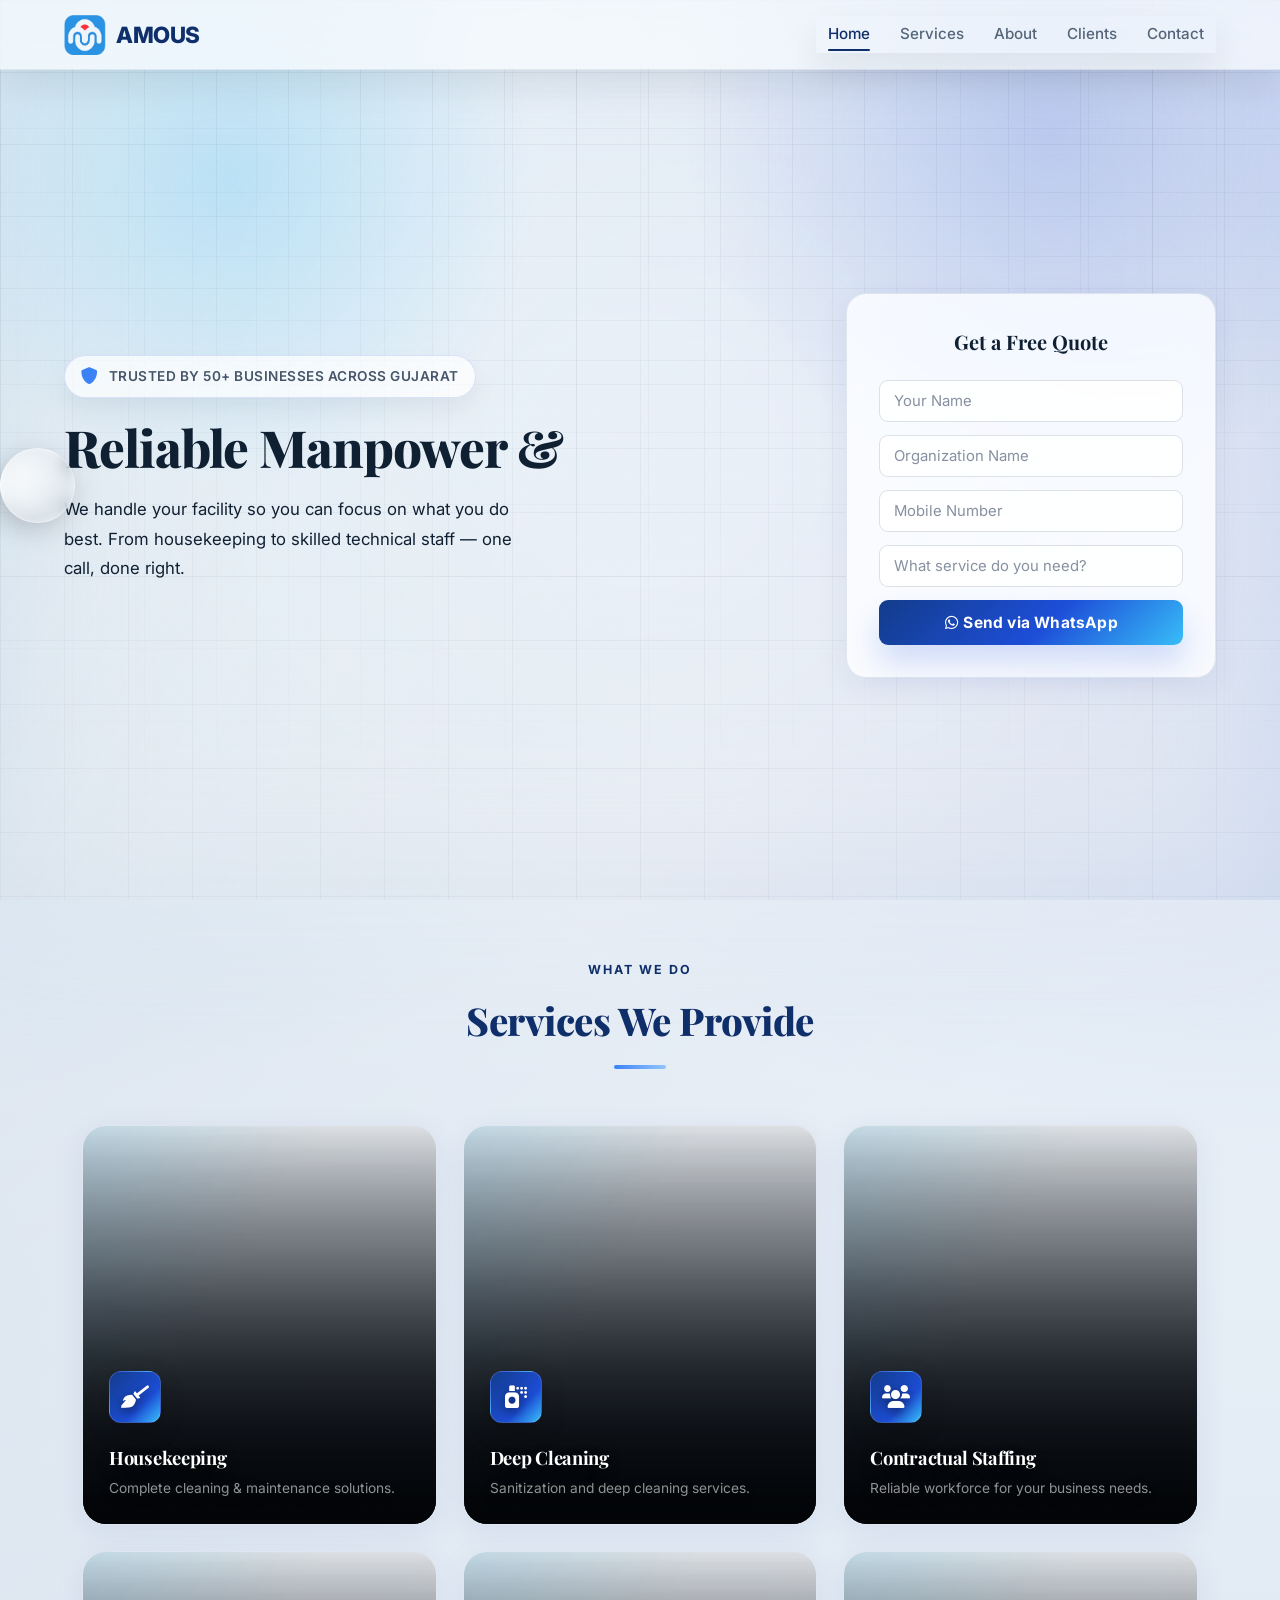
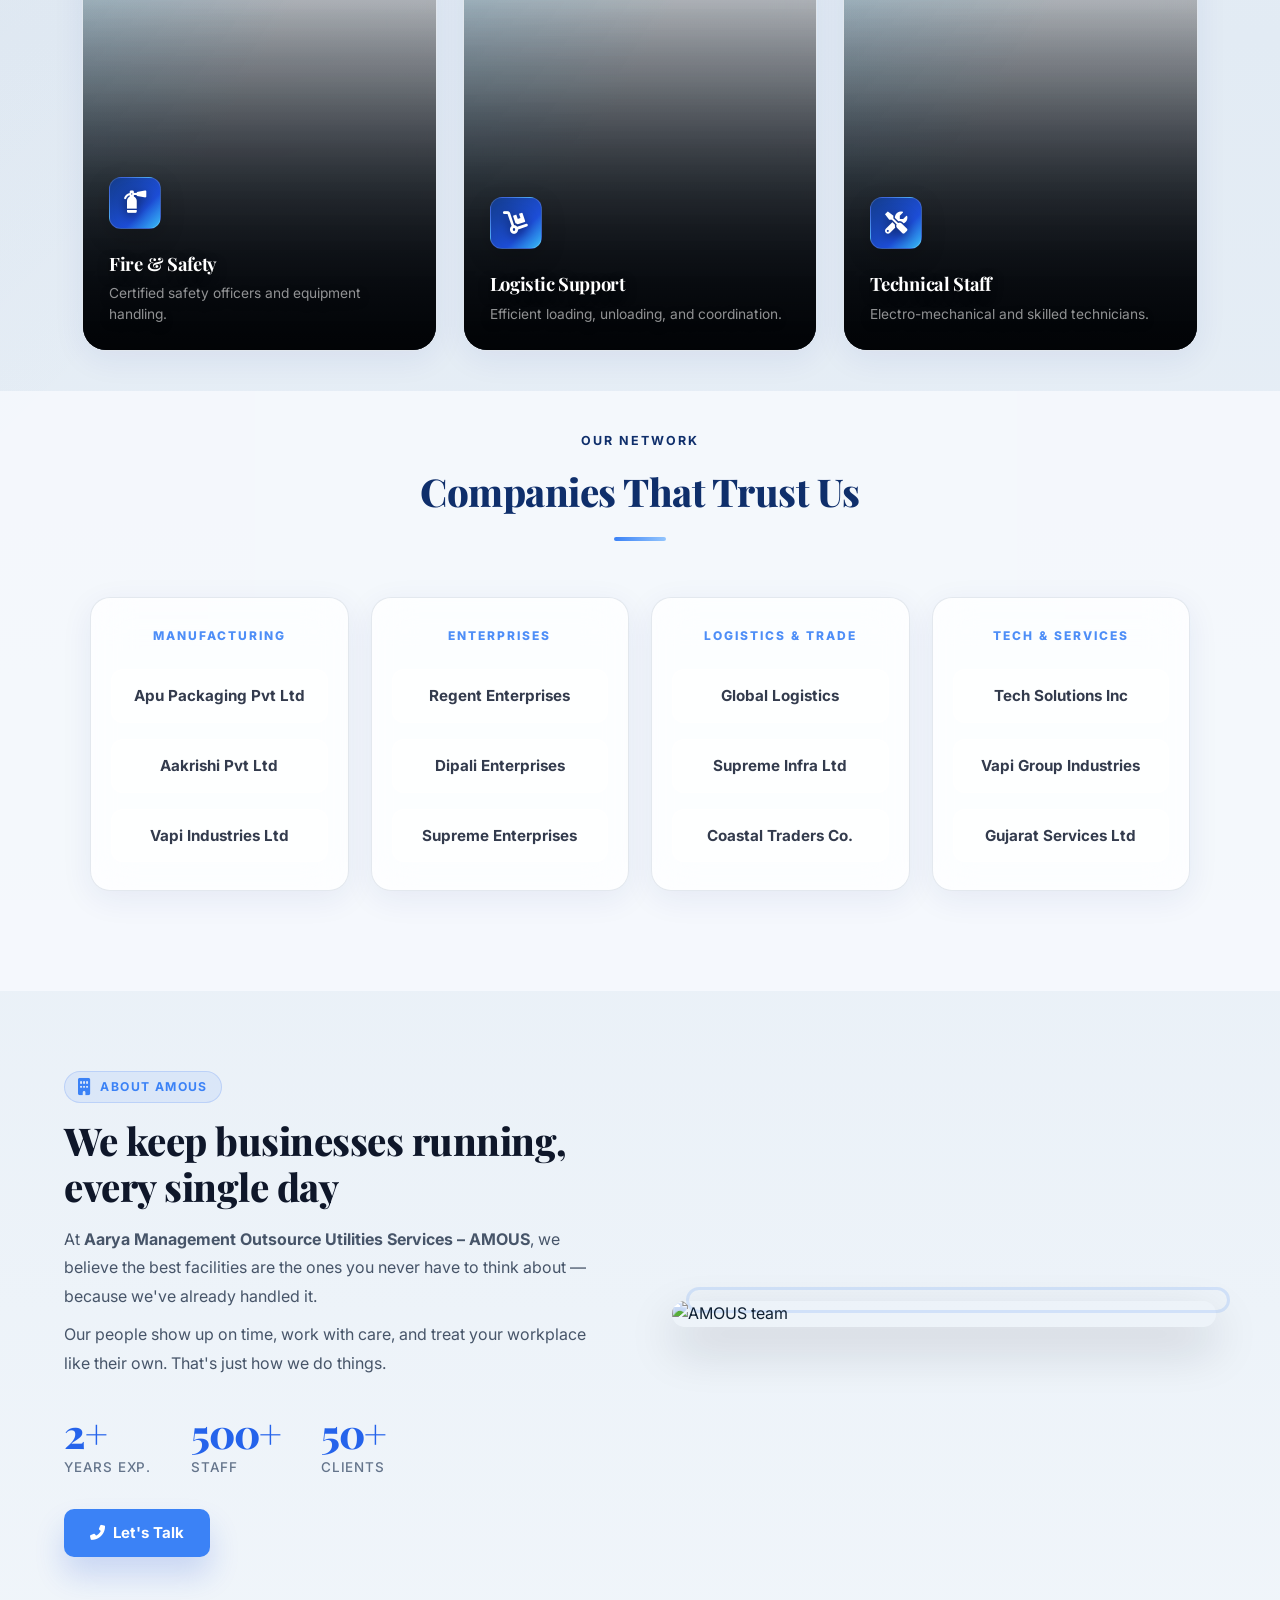
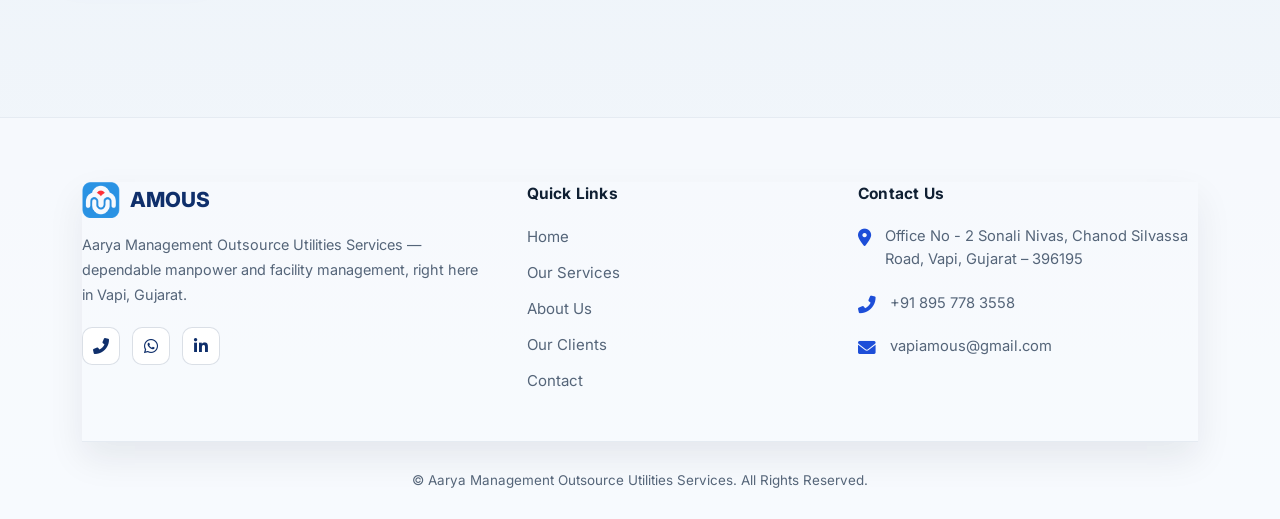
==== commit 418c0a53: "Update backend URL to back-8i56.onrender.com" ====
--- a/frontend/index.html
+++ b/frontend/index.html
@@ -1391,7 +1391,7 @@
 
     document.getElementById('year').textContent = new Date().getFullYear();
 
-    const BACKEND_URL = 'https://amous-back.onrender.com';
+    const BACKEND_URL = 'https://back-8i56.onrender.com';
 
     async function loadClientsFromBackend() {
       const grid = document.getElementById('clientsGrid');
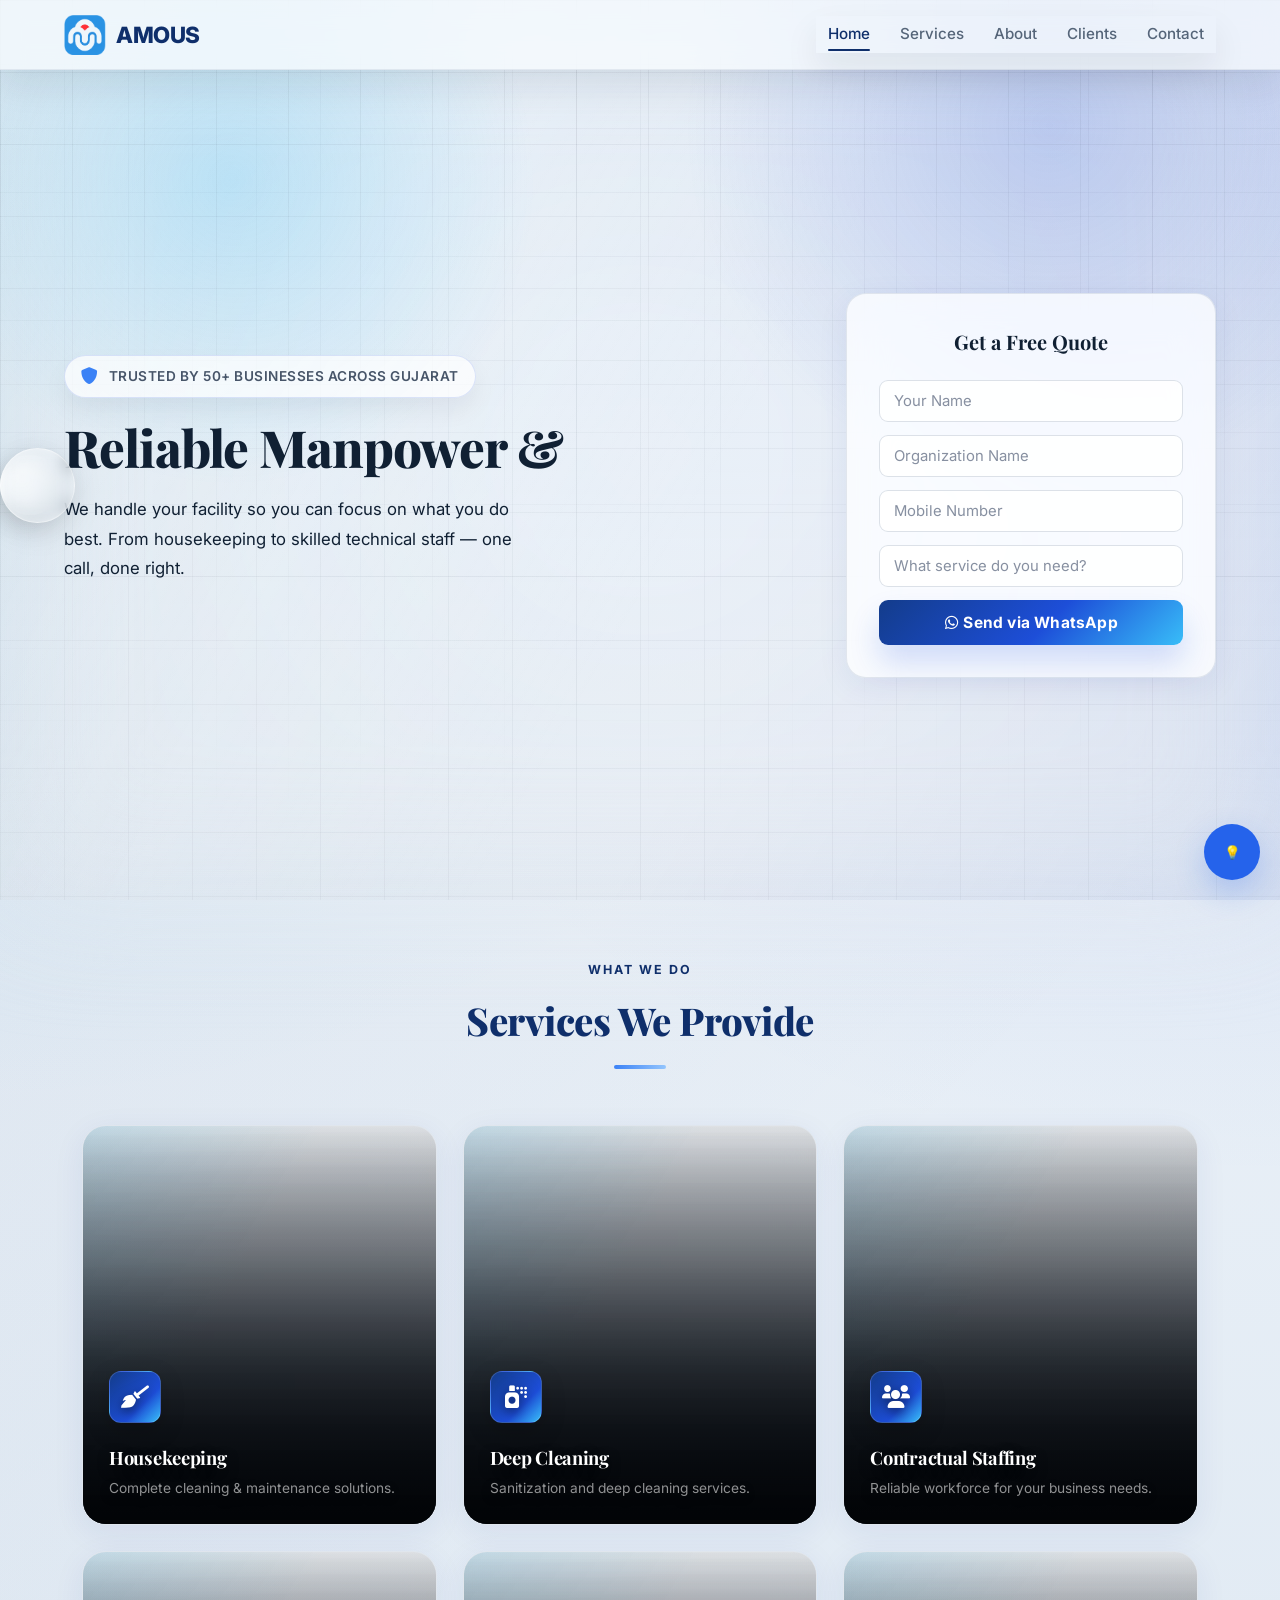
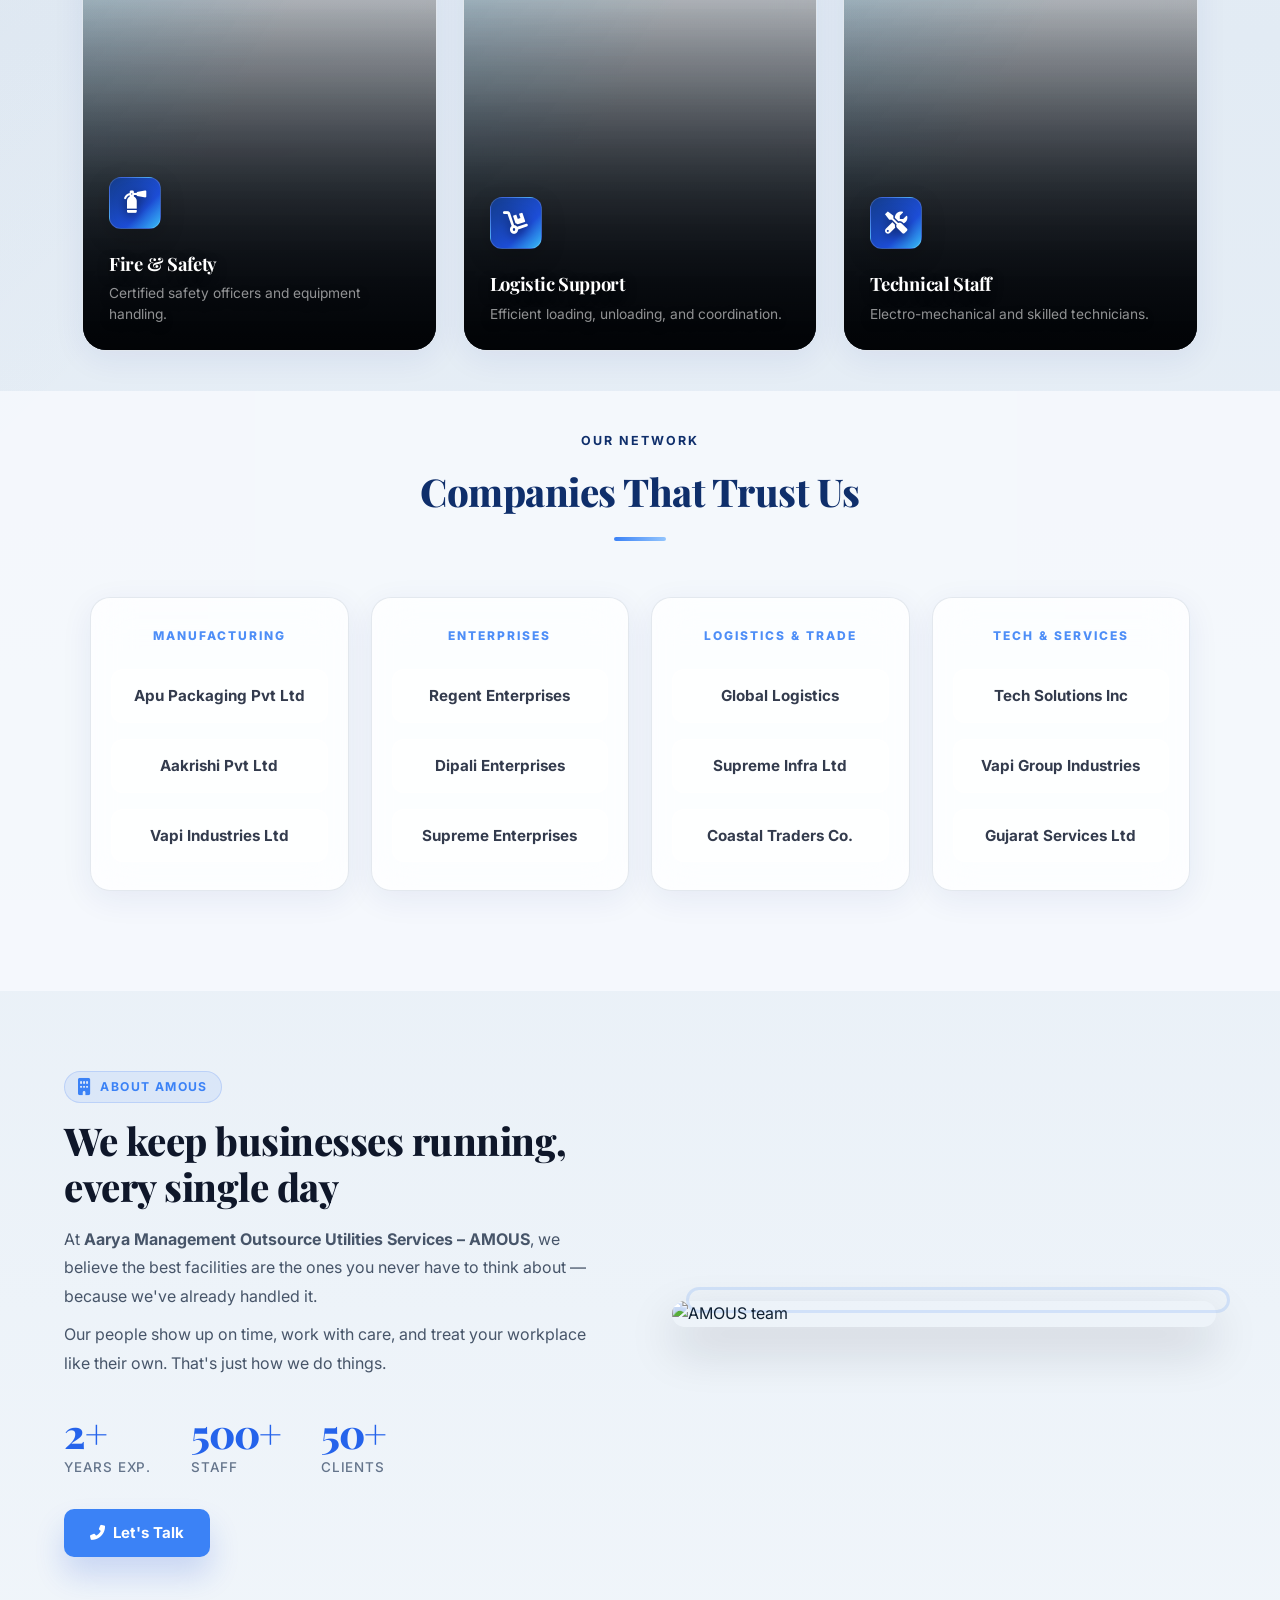
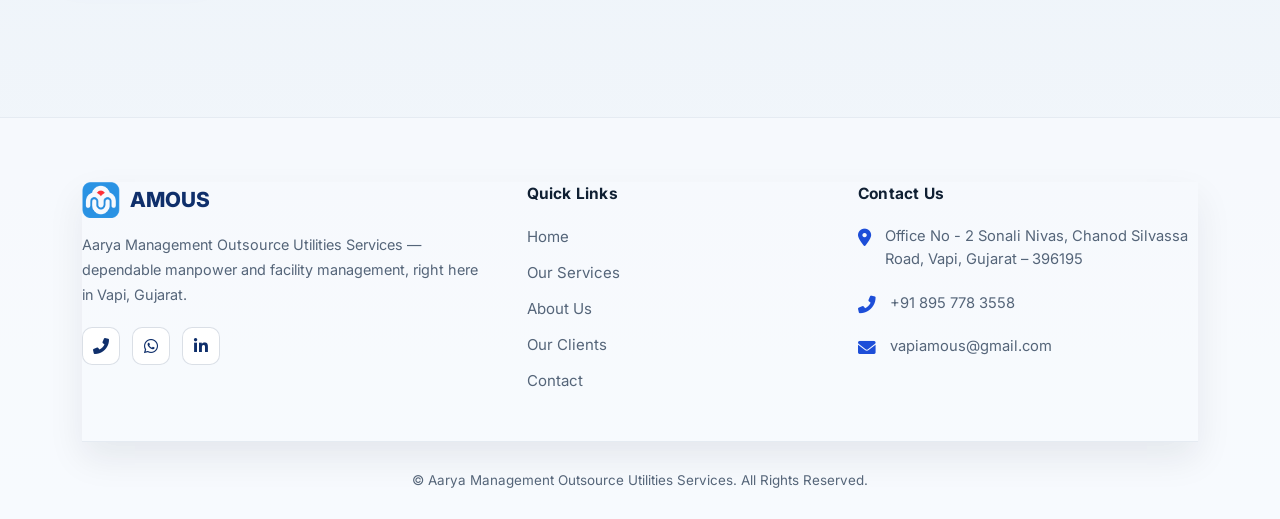
==== commit d54b55cf: "Add AI chat agent endpoint and frontend widget" ====
--- a/frontend/index.html
+++ b/frontend/index.html
@@ -1739,6 +1739,64 @@
     });
   </script>
 
+  <!-- Chat widget: minimal, talks to /api/agent -->
+  <style>
+    #ai-chat-btn{position:fixed;right:20px;bottom:20px;background:#2563eb;color:#fff;border:none;border-radius:999px;width:56px;height:56px;display:grid;place-items:center;box-shadow:0 12px 30px rgba(37,99,235,.25);cursor:pointer;z-index:9999}
+    #ai-chat-panel{position:fixed;right:20px;bottom:88px;width:340px;max-width:90vw;background:#fff;border-radius:12px;box-shadow:0 24px 60px rgba(2,6,23,.2);z-index:9999;display:none;flex-direction:column;overflow:hidden}
+    #ai-chat-panel .header{padding:12px 14px;background:#f8fafc;border-bottom:1px solid #eef2ff;font-weight:700}
+    #ai-chat-panel .messages{padding:12px;max-height:300px;overflow:auto;font-size:.95rem}
+    #ai-chat-panel .msg{margin-bottom:10px}
+    #ai-chat-panel .msg.user{text-align:right;color:#0f172a}
+    #ai-chat-panel .msg.bot{text-align:left;color:#0b1220}
+    #ai-chat-panel .composer{display:flex;border-top:1px solid #f1f5f9}
+    #ai-chat-panel .composer input{flex:1;border:0;padding:10px 12px;font-size:.95rem}
+    #ai-chat-panel .composer button{background:#2563eb;color:#fff;border:0;padding:10px 14px}
+  </style>
+
+  <button id="ai-chat-btn" aria-label="Chat suggestions">💡</button>
+  <div id="ai-chat-panel" role="dialog" aria-label="AI suggestions">
+    <div class="header">Site Assistant</div>
+    <div class="messages" id="ai-messages"></div>
+    <div class="composer">
+      <input id="ai-input" placeholder="Ask for suggestions about this website...">
+      <button id="ai-send">Send</button>
+    </div>
+  </div>
+
+  <script>
+    const chatBtn = document.getElementById('ai-chat-btn');
+    const chatPanel = document.getElementById('ai-chat-panel');
+    const messagesEl = document.getElementById('ai-messages');
+    const inputEl = document.getElementById('ai-input');
+    const sendBtn = document.getElementById('ai-send');
+
+    chatBtn.addEventListener('click', () => {
+      chatPanel.style.display = chatPanel.style.display === 'flex' ? 'none' : 'flex';
+    });
+
+    function appendMessage(text, cls='bot'){
+      const d = document.createElement('div'); d.className = 'msg ' + cls; d.textContent = text; messagesEl.appendChild(d); messagesEl.scrollTop = messagesEl.scrollHeight;
+    }
+
+    async function sendMessage(){
+      const text = inputEl.value.trim(); if(!text) return;
+      appendMessage(text,'user'); inputEl.value=''; appendMessage('…thinking','bot');
+      try{
+        const res = await fetch('/api/agent', {method:'POST',headers:{'Content-Type':'application/json'},body:JSON.stringify({message:text})});
+        const data = await res.json();
+        // remove the last 'thinking' message
+        const last = messagesEl.querySelector('.msg.bot:last-child'); if(last && last.textContent==='…thinking') last.remove();
+        if(res.ok && data.reply){ appendMessage(data.reply,'bot'); } else { appendMessage(data.error || 'Error from server','bot'); }
+      }catch(e){
+        const last = messagesEl.querySelector('.msg.bot:last-child'); if(last && last.textContent==='…thinking') last.remove();
+        appendMessage('Network error','bot');
+      }
+    }
+
+    sendBtn.addEventListener('click', sendMessage);
+    inputEl.addEventListener('keydown', (e)=>{ if(e.key==='Enter') sendMessage(); });
+  </script>
+
 </body>
 
 </html>
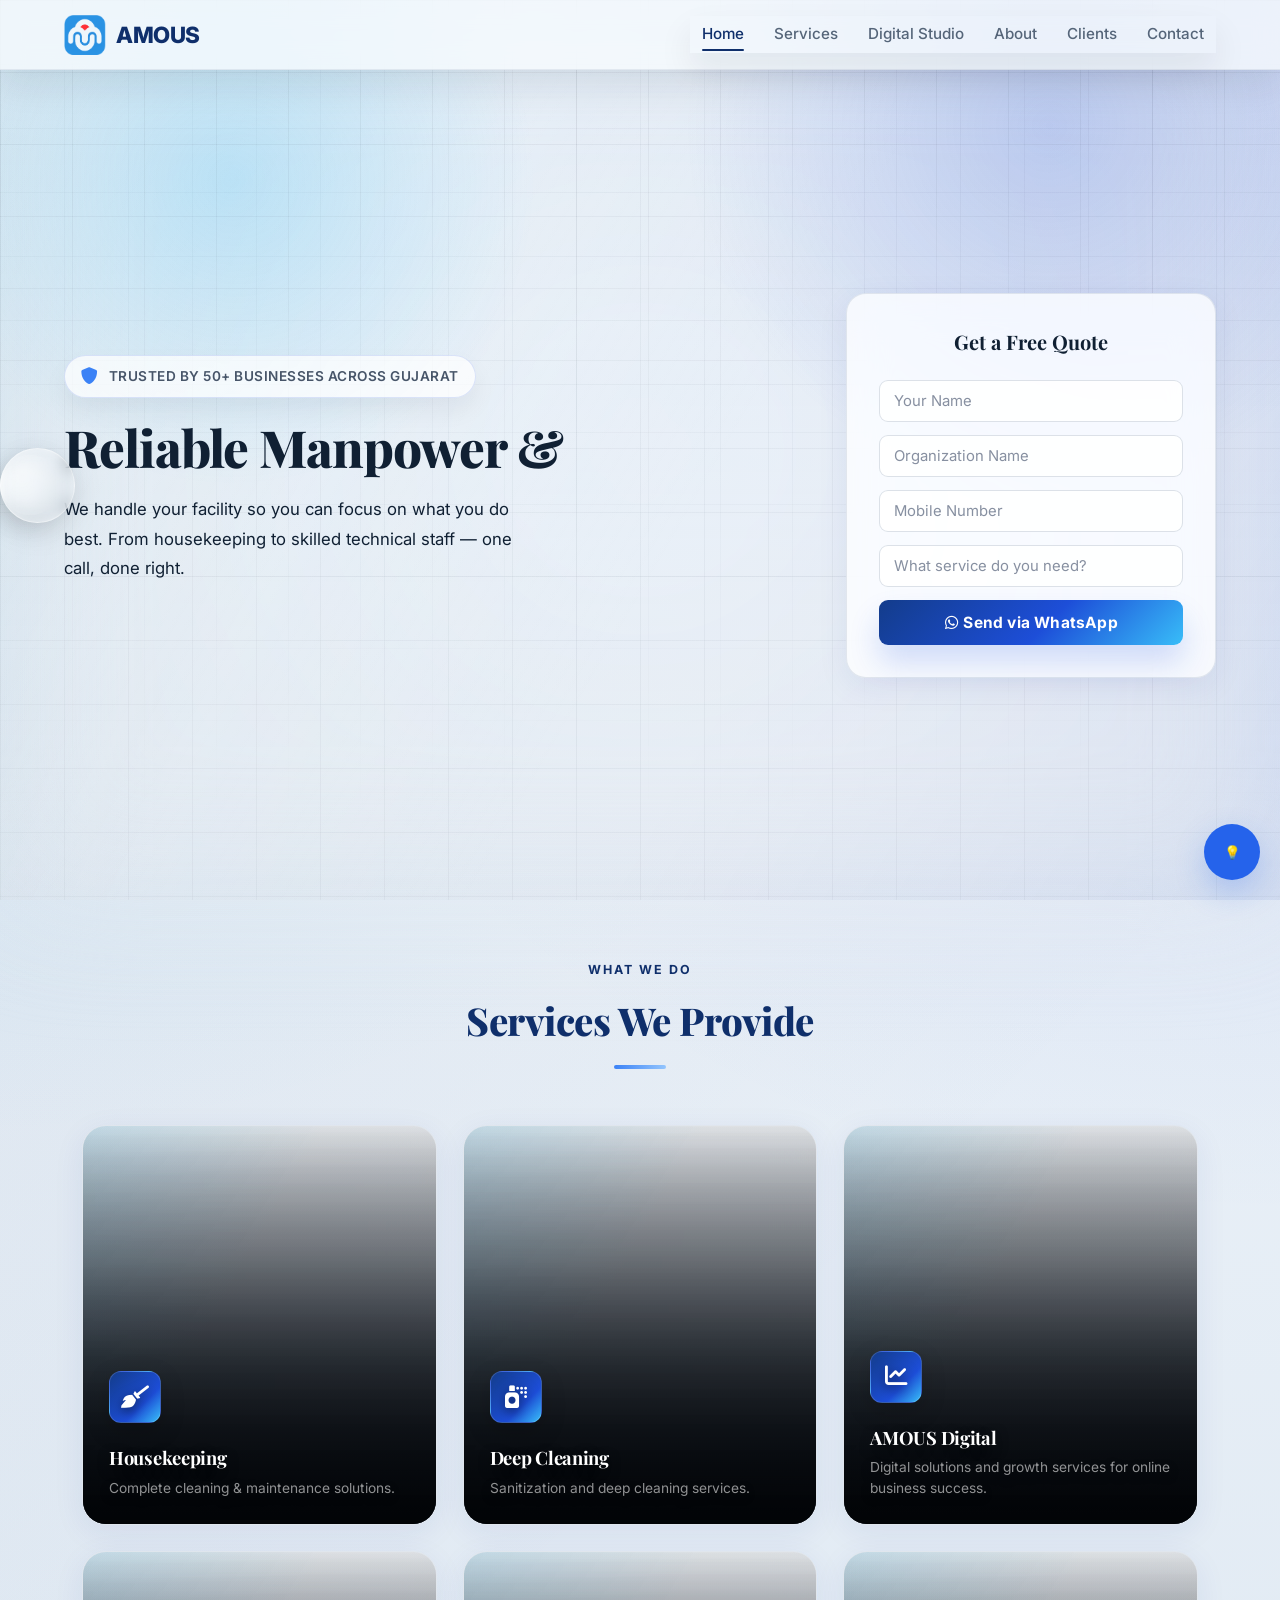
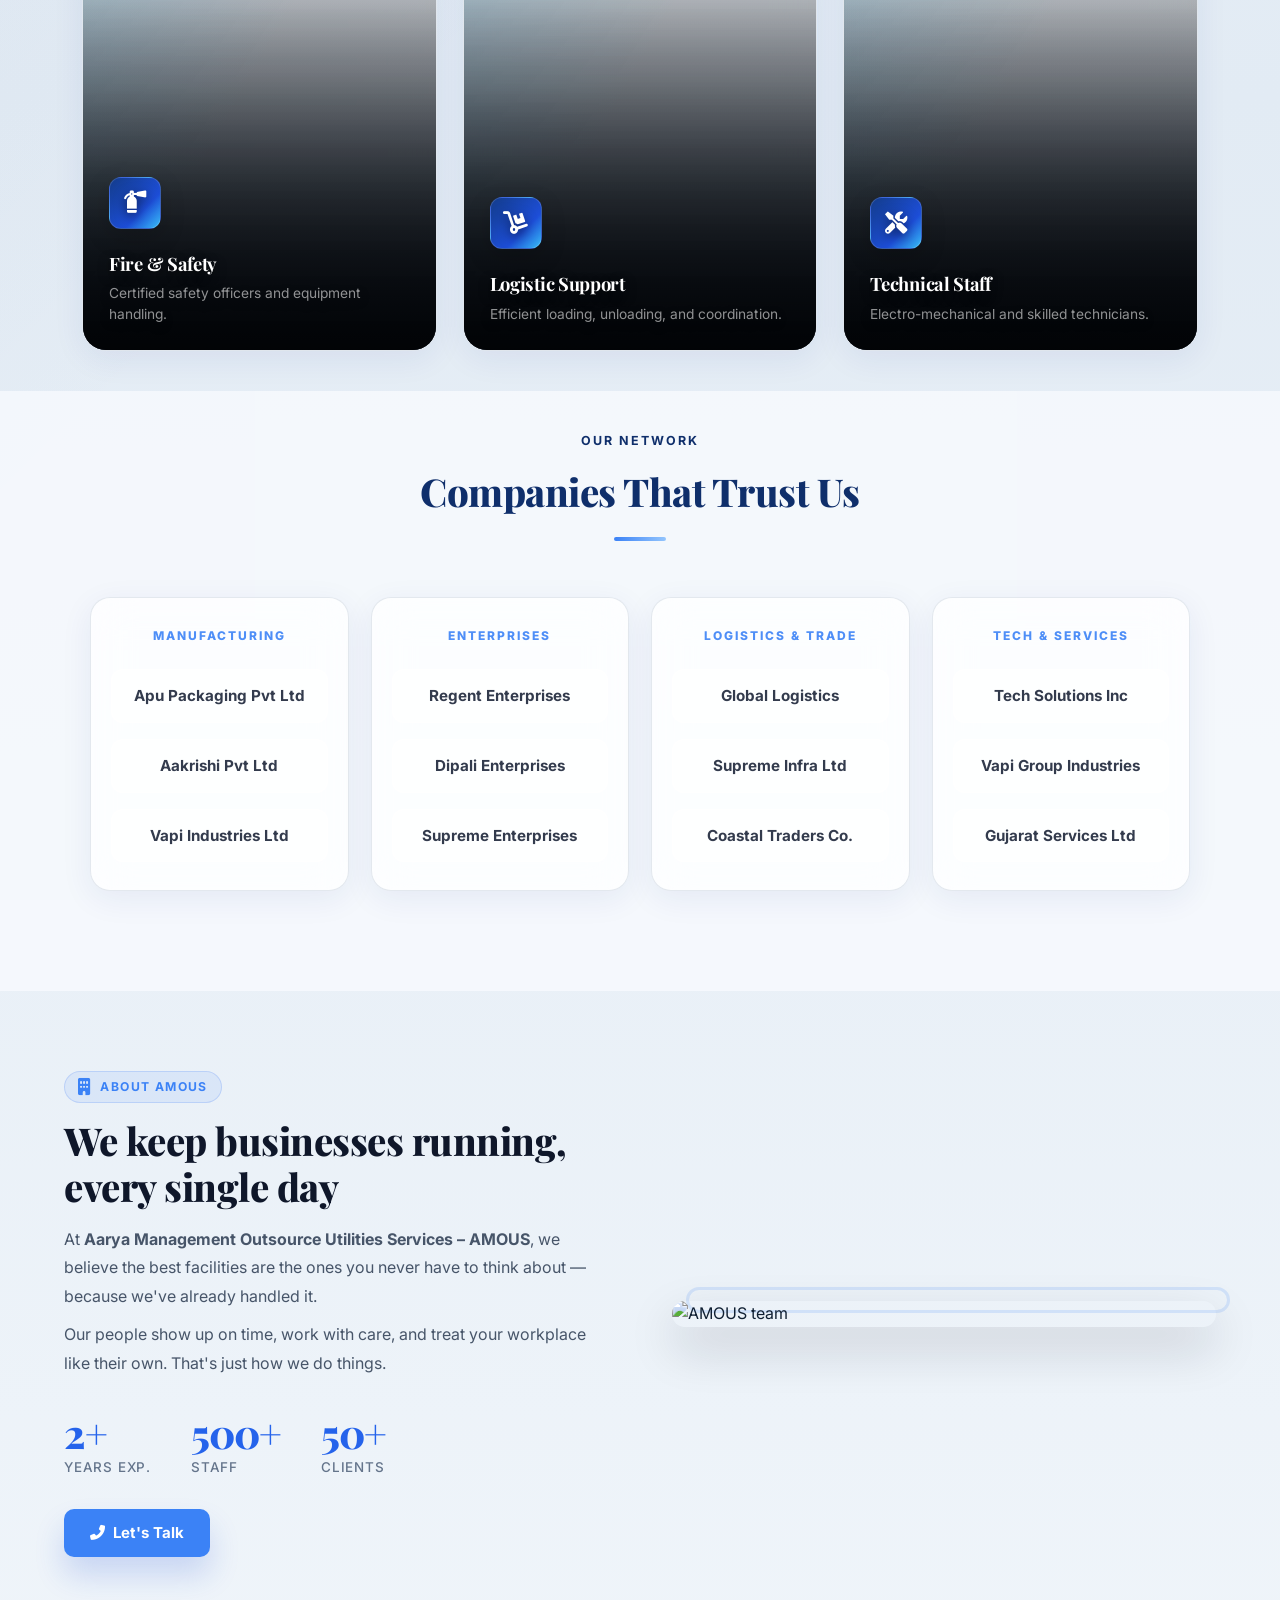
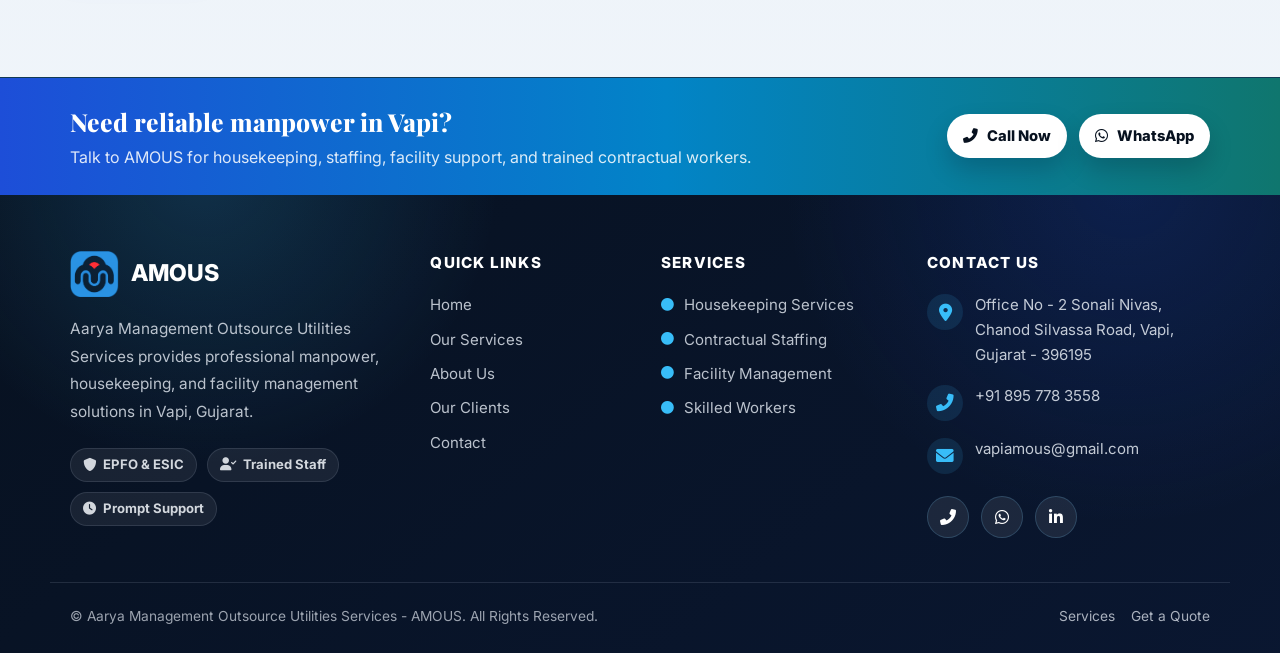
==== commit 58094705: "Fix redirect loop and prepare deployment: remove duplicate netlify.toml rules, clean up digital rout" ====
--- a/frontend/index.html
+++ b/frontend/index.html
@@ -31,7 +31,7 @@
   <link rel="stylesheet" href="https://cdnjs.cloudflare.com/ajax/libs/font-awesome/6.0.0/css/all.min.css">
   <link rel="stylesheet" href="https://cdnjs.cloudflare.com/ajax/libs/aos/2.3.4/aos.css">
   <!-- Shared Stylesheet -->
-  <link rel="stylesheet" href="style.css?v=3">
+  <link rel="stylesheet" href="style.css?v=4">
 
   <style>
     /* bg canvas */
@@ -697,6 +697,10 @@
       .footer-inner {
         grid-template-columns: 1fr 1fr;
       }
+
+      .site-footer .footer-inner {
+        grid-template-columns: 1fr 1fr;
+      }
     }
 
     @media (max-width:768px) {
@@ -750,6 +754,10 @@
       .footer-inner {
         grid-template-columns: 1fr;
         gap: 32px;
+      }
+
+      .site-footer .footer-inner {
+        grid-template-columns: 1fr;
       }
     }
 
@@ -887,9 +895,17 @@
       border-top: 1px solid rgba(148, 163, 184, 0.2);
     }
 
-    #clients,
-    footer {
+    #clients {
       background: rgba(248, 251, 254, 0.8);
+    }
+
+    footer.site-footer {
+      padding: 0;
+      background: #07111f;
+    }
+
+    .site-footer .footer-inner {
+      grid-template-columns: minmax(260px, 1.35fr) 0.8fr 0.95fr 1.2fr;
     }
 
     @media (max-width: 1024px) {
@@ -1063,6 +1079,7 @@
       <nav id="nav-menu">
         <a href="#home" class="nav-link active-nav">Home</a>
         <a href="#services" class="nav-link">Services</a>
+        <a href="/digital/" class="nav-link">Digital Studio</a>
         <a href="about.html" class="nav-link">About</a>
         <a href="#clients" class="nav-link">Clients</a>
         <a href="#contact" class="nav-link">Contact</a>
@@ -1155,19 +1172,25 @@
       </div>
       <div class="service-card" data-aos="fade-up" data-aos-delay="160">
         <div class="card-bg"
-          style="background-image:url('https://images.unsplash.com/photo-1641122669951-3e2aff778d3b?w=700&auto=format&fit=crop&q=70')">
+          style="background-image:url('https://images.unsplash.com/photo-1526374965328-7f61d4dc18c5?w=700&auto=format&fit=crop&q=70')">
         </div>
         <div class="card-face">
-          <div class="icon-ring"><i class="fas fa-users"></i></div>
-          <h3>Contractual Staffing</h3>
-          <p>Reliable workforce for your business needs.</p>
+          <div class="icon-ring"><i class="fas fa-chart-line"></i></div>
+          <h3>AMOUS Digital</h3>
+          <p>Digital solutions and growth services for online business success.</p>
         </div>
         <div class="card-details">
-          <h4>Available Roles</h4>
+          <h4>Digital Services</h4>
           <ul>
-            <li>Office Support</li>
-            <li>Helpers</li>
-            <li>Company Supervisor</li>
+            <li>Digital Marketing &amp; Performance Marketing</li>
+            <li>Social Media &amp; WhatsApp Marketing</li>
+            <li>Lead Generation &amp; Google Ads</li>
+            <li>SEO &amp; Content Marketing</li>
+            <li>Brand Promotion &amp; Reputation Management</li>
+            <li>Website, E-Commerce &amp; Landing Pages</li>
+            <li>Mobile App &amp; Web App Development</li>
+            <li>UI/UX Design &amp; Analytics Tracking</li>
+            <li>CRM Automation &amp; Digital Transformation</li>
           </ul>
         </div>
       </div>
@@ -1319,21 +1342,32 @@
   </section>
 
   <!-- footer -->
-  <footer id="contact">
+  <footer id="contact" class="site-footer">
+    <div class="footer-cta">
+      <div class="footer-cta-inner">
+        <div>
+          <h3>Need reliable manpower in Vapi?</h3>
+          <p>Talk to AMOUS for housekeeping, staffing, facility support, and trained contractual workers.</p>
+        </div>
+        <div class="footer-cta-actions">
+          <a href="tel:+918957783558"><i class="fas fa-phone-alt"></i> Call Now</a>
+          <a href="https://wa.me/918957783558" target="_blank" rel="noopener"><i class="fab fa-whatsapp"></i> WhatsApp</a>
+        </div>
+      </div>
+    </div>
+
     <div class="footer-inner">
       <div class="footer-col">
         <div class="footer-logo-row">
           <img src="main/logo.png" alt="AMOUS logo">
           <span>AMOUS</span>
         </div>
-        <p>Aarya Management Outsource Utilities Services — dependable manpower and facility management, right here in
-          Vapi, Gujarat.</p>
-        <div class="footer-socials">
-          <a href="tel:+918957783558" title="Call Us"><i class="fas fa-phone-alt"></i></a>
-          <a href="https://wa.me/918957783558" target="_blank" rel="noopener" title="WhatsApp"><i
-              class="fab fa-whatsapp"></i></a>
-          <a href="https://www.linkedin.com/company/aarya-management-outsource-utilities-services-amous/"
-            target="_blank" rel="noopener" title="LinkedIn"><i class="fab fa-linkedin-in"></i></a>
+        <p class="footer-tagline">Aarya Management Outsource Utilities Services provides professional manpower, housekeeping, and facility management
+          solutions in Vapi, Gujarat.</p>
+        <div class="footer-badges">
+          <span><i class="fas fa-shield-alt"></i> EPFO &amp; ESIC</span>
+          <span><i class="fas fa-user-check"></i> Trained Staff</span>
+          <span><i class="fas fa-clock"></i> Prompt Support</span>
         </div>
       </div>
       <div class="footer-col">
@@ -1347,15 +1381,35 @@
         </div>
       </div>
       <div class="footer-col">
+        <h4>Services</h4>
+        <div class="footer-service-list">
+          <span><i class="fas fa-circle"></i> Housekeeping Services</span>
+          <span><i class="fas fa-circle"></i> Contractual Staffing</span>
+          <span><i class="fas fa-circle"></i> Facility Management</span>
+          <span><i class="fas fa-circle"></i> Skilled Workers</span>
+        </div>
+      </div>
+      <div class="footer-col">
         <h4>Contact Us</h4>
         <div class="footer-contact-row"><i class="fas fa-map-marker-alt"></i><span>Office No - 2 Sonali Nivas, Chanod
-            Silvassa Road, Vapi, Gujarat – 396195</span></div>
-        <div class="footer-contact-row"><i class="fas fa-phone-alt"></i><span>+91 895 778 3558</span></div>
-        <div class="footer-contact-row"><i class="fas fa-envelope"></i><span>vapiamous@gmail.com</span></div>
+            Silvassa Road, Vapi, Gujarat - 396195</span></div>
+        <div class="footer-contact-row"><i class="fas fa-phone-alt"></i><a href="tel:+918957783558">+91 895 778 3558</a></div>
+        <div class="footer-contact-row"><i class="fas fa-envelope"></i><a href="mailto:vapiamous@gmail.com">vapiamous@gmail.com</a></div>
+        <div class="footer-socials">
+          <a href="tel:+918957783558" title="Call Us"><i class="fas fa-phone-alt"></i></a>
+          <a href="https://wa.me/918957783558" target="_blank" rel="noopener" title="WhatsApp"><i
+              class="fab fa-whatsapp"></i></a>
+          <a href="https://www.linkedin.com/company/aarya-management-outsource-utilities-services-amous/"
+            target="_blank" rel="noopener" title="LinkedIn"><i class="fab fa-linkedin-in"></i></a>
+        </div>
       </div>
     </div>
     <div class="footer-bottom">
-      <p>© <span id="year"></span> Aarya Management Outsource Utilities Services. All Rights Reserved.</p>
+      <p>&copy; <span id="year"></span> Aarya Management Outsource Utilities Services - AMOUS. All Rights Reserved.</p>
+      <div class="footer-bottom-links">
+        <a href="#services">Services</a>
+        <a href="#contact">Get a Quote</a>
+      </div>
     </div>
   </footer>
 
@@ -1771,20 +1825,35 @@
     const sendBtn = document.getElementById('ai-send');
 
     chatBtn.addEventListener('click', () => {
-      chatPanel.style.display = chatPanel.style.display === 'flex' ? 'none' : 'flex';
+      const isOpen = chatPanel.style.display !== 'flex';
+      chatPanel.style.display = isOpen ? 'flex' : 'none';
+      if (isOpen) {
+        ensureWelcomeMessage();
+      }
     });
 
     function appendMessage(text, cls='bot'){
-      const d = document.createElement('div'); d.className = 'msg ' + cls; d.textContent = text; messagesEl.appendChild(d); messagesEl.scrollTop = messagesEl.scrollHeight;
+      const d = document.createElement('div');
+      d.className = 'msg ' + cls;
+      d.textContent = text;
+      messagesEl.appendChild(d);
+      messagesEl.scrollTop = messagesEl.scrollHeight;
+    }
+
+    function ensureWelcomeMessage(){
+      if (!messagesEl.querySelector('.msg.bot')) {
+        appendMessage('Hi there! Ask me for suggestions about this website\u2019s content, layout, copy, images, or features. I can recommend practical improvements for the AMOUS site.');
+      }
     }
 
     async function sendMessage(){
       const text = inputEl.value.trim(); if(!text) return;
-      appendMessage(text,'user'); inputEl.value=''; appendMessage('…thinking','bot');
+      appendMessage(text,'user');
+      inputEl.value='';
+      appendMessage('…thinking','bot');
       try{
         const res = await fetch('/api/agent', {method:'POST',headers:{'Content-Type':'application/json'},body:JSON.stringify({message:text})});
         const data = await res.json();
-        // remove the last 'thinking' message
         const last = messagesEl.querySelector('.msg.bot:last-child'); if(last && last.textContent==='…thinking') last.remove();
         if(res.ok && data.reply){ appendMessage(data.reply,'bot'); } else { appendMessage(data.error || 'Error from server','bot'); }
       }catch(e){
--- a/frontend/style.css
+++ b/frontend/style.css
@@ -865,11 +865,11 @@
    9. FOOTER
  /* ── FOOTER ───────────────────────────────────── */
 footer {
-  background: #f8fafc;
-  color: var(--text-muted);
-  padding: 64px 20px 28px;
+  background: #0f172a;
+  color: rgba(255, 255, 255, 0.88);
+  padding: 64px 20px 24px;
   position: relative;
-  border-top: 1px solid rgba(226, 232, 240, 0.8);
+  border-top: 1px solid rgba(148, 163, 184, 0.15);
   margin-top: 40px;
 }
 
@@ -880,20 +880,23 @@
 }
 
 .footer-inner {
-  width: 90%;
-  max-width: 1200px;
+  width: min(100%, 1200px);
   margin: 0 auto;
   display: grid;
-  grid-template-columns: 1.4fr 1fr 1.2fr;
+  grid-template-columns: 1.5fr 1fr 1.2fr;
   gap: 48px;
-  padding-bottom: 48px;
-  border-bottom: 1px solid rgba(226, 232, 240, 0.8);
+  padding-bottom: 44px;
+  border-bottom: 1px solid rgba(148, 163, 184, 0.16);
+}
+
+.footer-col {
+  min-width: 0;
 }
 
 .footer-col h4 {
-  color: var(--text);
+  color: #fff;
   font-weight: 700;
-  font-size: .97rem;
+  font-size: 1rem;
   margin-bottom: 18px;
   letter-spacing: 0.2px;
 }
@@ -901,59 +904,26 @@
 .footer-logo-row {
   display: flex;
   align-items: center;
-  gap: 10px;
-  margin-bottom: 14px;
+  gap: 12px;
+  margin-bottom: 18px;
 }
 
 .footer-logo-row img {
-  height: 36px;
+  height: 40px;
   width: auto;
 }
 
 .footer-logo-row span {
-  font-size: 1.3rem;
+  font-size: 1.35rem;
   font-weight: 800;
-  color: var(--blue-dark);
+  color: #ffffff;
 }
 
 .footer-col p {
-  font-size: 0.9rem;
-  line-height: 1.75;
-  color: var(--text-muted);
-}
-
-.client-col-label {
-  font-size: .7rem;
-  font-weight: 700;
-  letter-spacing: 1.6px;
-  text-transform: uppercase;
-  color: var(--blue-dark);
-  margin-bottom: 4px;
-}
-
-.client-entry {
-  display: flex;
-  align-items: center;
-  gap: 12px;
-  padding: 10px 12px;
-  background: #ffffff;
-  border-radius: 10px;
-  border: 1px solid rgba(226, 232, 240, 0.8);
-  transition: border-color .22s, box-shadow .22s, background .22s;
-  cursor: default;
-}
-
-.client-entry:hover {
-  background: #f8fafc;
-  border-color: rgba(59, 130, 246, 0.4);
-  box-shadow: 0 4px 16px rgba(59, 130, 246, 0.1);
-}
-
-.client-entry-name {
-  font-size: .88rem;
-  font-weight: 600;
-  color: var(--text);
-  line-height: 1.3;
+  font-size: 0.95rem;
+  line-height: 1.8;
+  color: rgba(255, 255, 255, 0.74);
+  margin: 0;
 }
 
 .footer-links {
@@ -963,80 +933,396 @@
 }
 
 .footer-links a {
-  color: var(--text-muted);
+  color: rgba(255, 255, 255, 0.8);
   text-decoration: none;
-  font-size: 0.94rem;
-  transition: color 0.2s, padding-left 0.2s;
+  font-size: 0.95rem;
+  transition: color 0.2s, transform 0.2s;
   display: inline-block;
 }
 
-.footer-links a::before {
-  content: '';
-  width: 0;
-  height: 1.5px;
-  background: var(--blue-light);
-  transition: width var(--transition);
-  border-radius: 99px;
-}
-
 .footer-links a:hover {
-  color: var(--blue);
-  padding-left: 6px;
+  color: #93c5fd;
+  transform: translateX(3px);
 }
 
 .footer-contact-row {
   display: flex;
   gap: 14px;
-  margin-bottom: 20px;
+  margin-bottom: 18px;
   align-items: flex-start;
 }
 
 .footer-contact-row i {
-  color: var(--blue);
+  color: #38bdf8;
   font-size: 1.1rem;
-  margin-top: 4px;
+  margin-top: 2px;
 }
 
 .footer-contact-row span {
-  font-size: 0.92rem;
-  color: var(--text-muted);
-  line-height: 1.6;
+  font-size: 0.93rem;
+  color: rgba(255, 255, 255, 0.76);
+  line-height: 1.7;
 }
 
 .footer-socials {
   display: flex;
+  flex-wrap: wrap;
   gap: 12px;
-  margin-top: 20px;
+  margin-top: 24px;
 }
 
 .footer-socials a {
-  width: 38px;
-  height: 38px;
-  border-radius: 10px;
-  background: hsla(0, 0%, 100%, 0.9);
-  border: 1px solid rgba(148, 163, 184, 0.35);
+  width: 42px;
+  height: 42px;
+  border-radius: 14px;
+  background: rgba(255, 255, 255, 0.08);
+  border: 1px solid rgba(148, 163, 184, 0.25);
   display: flex;
   align-items: center;
   justify-content: center;
-  color: var(--blue-dark);
+  color: #f8fafc;
   font-size: 1rem;
   transition: background var(--transition), border-color var(--transition), color var(--transition), transform var(--transition);
 }
 
 .footer-socials a:hover {
-  background: var(--blue);
-  border-color: var(--blue);
-  color: white;
+  background: #38bdf8;
+  border-color: #38bdf8;
+  color: #0f172a;
   transform: translateY(-3px);
 }
 
 .footer-bottom {
-  width: 90%;
-  max-width: 1200px;
+  width: min(100%, 1200px);
   margin: 28px auto 0;
   text-align: center;
-  font-size: 0.84rem;
-  color: var(--text-muted);
+  font-size: 0.86rem;
+  color: rgba(255, 255, 255, 0.64);
+  padding-top: 22px;
+}
+
+@media (max-width: 1024px) {
+  .footer-inner {
+    grid-template-columns: 1fr 1fr;
+  }
+}
+
+@media (max-width: 768px) {
+  .footer-inner {
+    grid-template-columns: 1fr;
+    gap: 28px;
+    padding-bottom: 32px;
+  }
+
+  .footer-col {
+    text-align: center;
+  }
+
+  .footer-contact-row {
+    flex-direction: column;
+    align-items: center;
+  }
+
+  .footer-socials {
+    justify-content: center;
+  }
+}
+
+.site-footer {
+  isolation: isolate;
+  overflow: hidden;
+  margin-top: 0;
+  padding: 0;
+  background: #07111f;
+  color: #f8fafc;
+  border-top: 1px solid rgba(56, 189, 248, 0.24);
+}
+
+.site-footer::before {
+  content: '';
+  position: absolute;
+  inset: 0;
+  background:
+    radial-gradient(circle at 16% 16%, rgba(56, 189, 248, 0.18), transparent 25%),
+    radial-gradient(circle at 88% 18%, rgba(29, 78, 216, 0.2), transparent 28%),
+    linear-gradient(140deg, rgba(15, 23, 42, 0) 0%, rgba(30, 64, 175, 0.12) 100%);
+  pointer-events: none;
+  z-index: -1;
+}
+
+.footer-cta {
+  background: linear-gradient(90deg, #1d4ed8 0%, #0284c7 52%, #0f766e 100%);
+  color: #ffffff;
+}
+
+.footer-cta-inner,
+.site-footer .footer-inner,
+.site-footer .footer-bottom {
+  width: min(100%, 1180px);
+  margin: 0 auto;
+}
+
+.footer-cta-inner {
+  display: flex;
+  align-items: center;
+  justify-content: space-between;
+  gap: 24px;
+  padding: 24px 20px;
+}
+
+.footer-cta h3 {
+  margin: 0 0 4px;
+  font-size: clamp(1.15rem, 2vw, 1.55rem);
+  font-weight: 800;
+  color: #ffffff;
+}
+
+.footer-cta p {
+  margin: 0;
+  color: rgba(255, 255, 255, 0.86);
+  line-height: 1.6;
+}
+
+.footer-cta-actions {
+  display: flex;
+  flex-wrap: wrap;
+  gap: 12px;
+  flex-shrink: 0;
+}
+
+.footer-cta-actions a {
+  display: inline-flex;
+  align-items: center;
+  justify-content: center;
+  gap: 9px;
+  min-height: 44px;
+  padding: 0 16px;
+  border-radius: 999px;
+  color: #07111f;
+  background: #ffffff;
+  text-decoration: none;
+  font-size: 0.92rem;
+  font-weight: 800;
+  box-shadow: 0 12px 24px rgba(2, 6, 23, 0.18);
+  transition: transform var(--transition), background var(--transition), color var(--transition);
+}
+
+.footer-cta-actions a:hover {
+  transform: translateY(-2px);
+  background: #e0f2fe;
+  color: #0f2f6b;
+}
+
+.site-footer .footer-inner {
+  display: grid;
+  grid-template-columns: minmax(260px, 1.35fr) 0.8fr 0.95fr 1.2fr;
+  gap: 42px;
+  padding: 56px 20px 44px;
+  border-bottom: 1px solid rgba(148, 163, 184, 0.18);
+  background: transparent;
+  box-shadow: none;
+}
+
+.site-footer .footer-col {
+  min-width: 0;
+  text-align: left;
+}
+
+.site-footer .footer-logo-row {
+  margin-bottom: 18px;
+}
+
+.site-footer .footer-logo-row img {
+  height: 46px;
+}
+
+.site-footer .footer-logo-row span {
+  color: #ffffff;
+  font-size: 1.45rem;
+}
+
+.site-footer .footer-tagline {
+  max-width: 390px;
+  margin: 0 0 22px;
+  color: rgba(226, 232, 240, 0.82);
+  font-size: 0.96rem;
+  line-height: 1.8;
+}
+
+.footer-badges {
+  display: flex;
+  flex-wrap: wrap;
+  gap: 10px;
+}
+
+.footer-badges span {
+  display: inline-flex;
+  align-items: center;
+  gap: 7px;
+  min-height: 34px;
+  padding: 0 12px;
+  border-radius: 999px;
+  background: rgba(255, 255, 255, 0.07);
+  border: 1px solid rgba(148, 163, 184, 0.18);
+  color: rgba(241, 245, 249, 0.86);
+  font-size: 0.82rem;
+  font-weight: 700;
+}
+
+.site-footer .footer-col h4 {
+  margin: 0 0 18px;
+  color: #ffffff;
+  font-size: 0.95rem;
+  font-weight: 800;
+  letter-spacing: 0.08em;
+  text-transform: uppercase;
+}
+
+.site-footer .footer-links {
+  gap: 11px;
+}
+
+.site-footer .footer-links a,
+.footer-service-list span {
+  color: rgba(226, 232, 240, 0.82);
+  font-size: 0.94rem;
+  line-height: 1.55;
+}
+
+.site-footer .footer-links a:hover {
+  color: #7dd3fc;
+  transform: translateX(4px);
+}
+
+.footer-service-list {
+  display: grid;
+  gap: 11px;
+}
+
+.footer-service-list span {
+  display: flex;
+  align-items: center;
+  gap: 10px;
+}
+
+.footer-service-list i {
+  color: #38bdf8;
+  font-size: 0.8rem;
+}
+
+.site-footer .footer-contact-row {
+  gap: 12px;
+  margin-bottom: 16px;
+}
+
+.site-footer .footer-contact-row i {
+  width: 36px;
+  height: 36px;
+  border-radius: 50%;
+  display: inline-flex;
+  align-items: center;
+  justify-content: center;
+  flex-shrink: 0;
+  margin-top: 1px;
+  background: rgba(56, 189, 248, 0.12);
+  color: #38bdf8;
+}
+
+.site-footer .footer-contact-row span,
+.site-footer .footer-contact-row a {
+  color: rgba(226, 232, 240, 0.86);
+  font-size: 0.94rem;
+  line-height: 1.65;
+  text-decoration: none;
+}
+
+.site-footer .footer-contact-row a:hover {
+  color: #7dd3fc;
+}
+
+.site-footer .footer-socials {
+  margin-top: 22px;
+}
+
+.site-footer .footer-socials a {
+  width: 42px;
+  height: 42px;
+  border-radius: 50%;
+  background: rgba(255, 255, 255, 0.08);
+  border-color: rgba(125, 211, 252, 0.2);
+  color: #ffffff;
+}
+
+.site-footer .footer-socials a:hover {
+  background: #38bdf8;
+  border-color: #38bdf8;
+  color: #06111f;
+}
+
+.site-footer .footer-bottom {
+  display: flex;
+  align-items: center;
+  justify-content: space-between;
+  gap: 18px;
+  padding: 22px 20px 26px;
+  color: rgba(226, 232, 240, 0.68);
+  font-size: 0.86rem;
+  text-align: left;
+}
+
+.footer-bottom-links {
+  display: flex;
+  align-items: center;
+  gap: 16px;
+  flex-wrap: wrap;
+}
+
+.footer-bottom-links a {
+  color: rgba(226, 232, 240, 0.74);
+  text-decoration: none;
+}
+
+.footer-bottom-links a:hover {
+  color: #7dd3fc;
+}
+
+@media (max-width: 980px) {
+  .footer-cta-inner {
+    align-items: flex-start;
+    flex-direction: column;
+  }
+
+  .site-footer .footer-inner {
+    grid-template-columns: 1fr 1fr;
+  }
+}
+
+@media (max-width: 640px) {
+  .footer-cta-inner,
+  .site-footer .footer-inner,
+  .site-footer .footer-bottom {
+    padding-left: 16px;
+    padding-right: 16px;
+  }
+
+  .site-footer .footer-inner {
+    grid-template-columns: 1fr;
+    gap: 30px;
+  }
+
+  .site-footer .footer-contact-row {
+    flex-direction: row;
+    align-items: flex-start;
+  }
+
+  .site-footer .footer-socials {
+    justify-content: flex-start;
+  }
+
+  .site-footer .footer-bottom {
+    align-items: flex-start;
+    flex-direction: column;
+  }
 }
 
 /* Legacy selectors used by index.html inline styles */
@@ -1374,8 +1660,7 @@
   background: linear-gradient(135deg, #133c8b 0%, #1d4ed8 65%, #38bdf8 100%);
 }
 
-#clients,
-footer {
+#clients {
   background: rgba(248, 251, 254, 0.78);
 }
 
